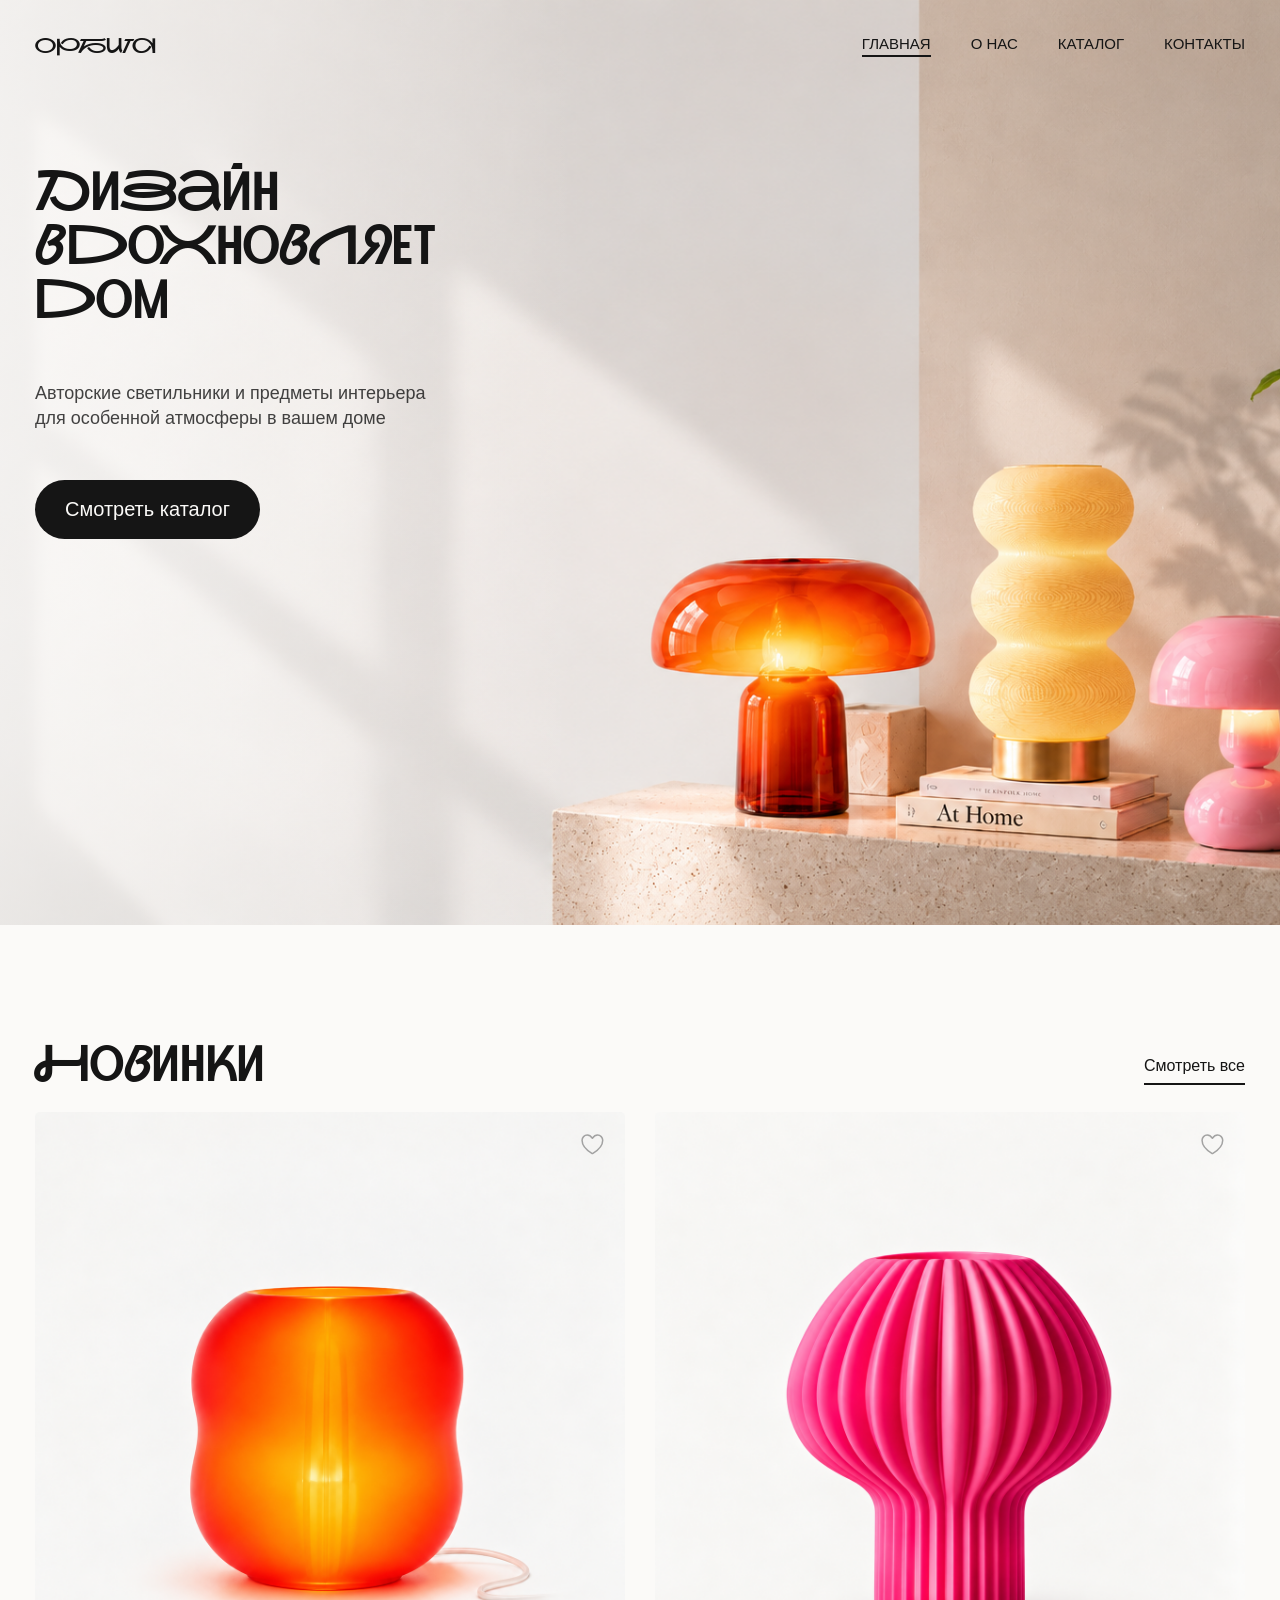
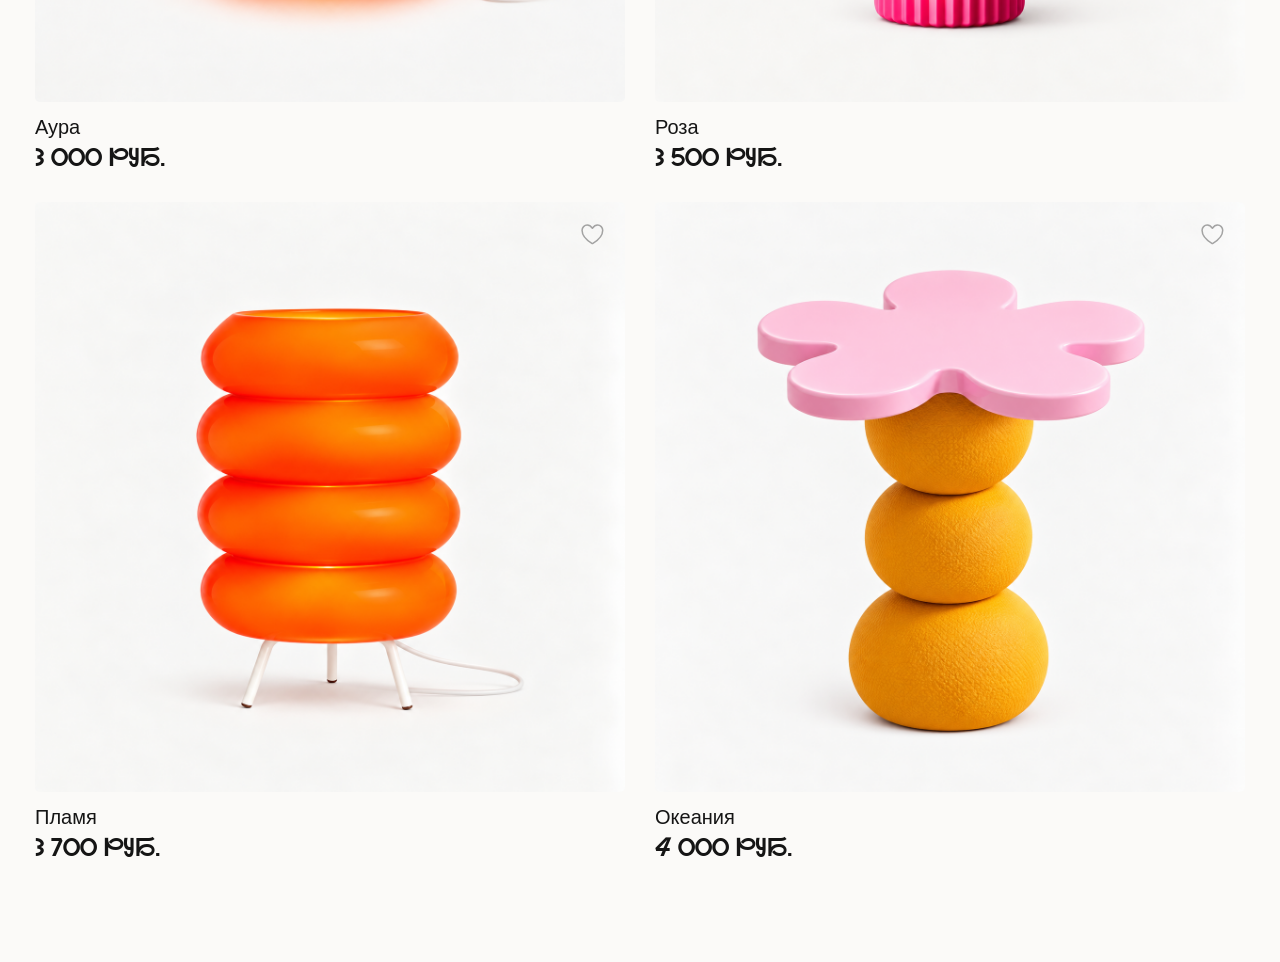
==== index.html @ 6c8d7694 "first commit" ====
<!DOCTYPE html>
<html lang="ru">
<head>
    <meta charset="UTF-8">
    <meta name="viewport" content="width=device-width, initial-scale=1.0">
    <link rel="stylesheet" href="./css/normalize.css">
    <link rel="stylesheet" href="./css/style.css">
    <link rel="stylesheet" href="./css/modal.css">
    <link rel="stylesheet" href="./css/footer.css">
    <link rel="stylesheet" href="./css/media.css">
    <title>ОРБИТА</title>
</head>
<body>
    <section class="hero">

        <header class="header">

            <a href="#" class="header-logo">
                Орбита
            </a>

            <button class="mobile-menu-toggle" type="button" aria-expanded="false" aria-controls="mobileNavigation" aria-label="Открыть меню">
                <span class="navbar-toggler-icon"></span>
            </button>

            <nav class="header-menu">
                <ul class="header-menu-list">
                    <li>
                        <a href="./index.html" class="header-menu-link title-small underlined">Главная</a>
                    </li>

                    <li>
                        <a href="./about.html" class="header-menu-link title-small">О нас</a>
                    </li>

                    <li>
                        <a href="./catalog.html" class="header-menu-link title-small">Каталог</a>
                    </li>

                    <li>
                        <a href="./contacts.html" class="header-menu-link title-small">Контакты</a>
                    </li>
                </ul>
            </nav>

            <div class="mobile-navigation" tabindex="-1" id="mobileNavigation" aria-labelledby="mobileNavigationLabel">
            <div class="mobile-navigation-header">
                <a href="./index.html" class="header-logo" id="mobileNavigationLabel">Орбита</a>
                <button type="button" class="btn-close"  aria-label="Закрыть меню"></button>
            </div>
            <div class="mobile-navigation-body">
                <nav aria-label="Мобильная навигация">
                    <ul class="mobile-navigation-list">
                        <li><a href="./index.html">Главная</a></li>
                        <li><a href="./about.html">О нас</a></li>
                        <li><a href="./catalog.html">Каталог</a></li>
                        <li><a href="./contacts.html">Контакты</a></li>
                    </ul>
                </nav>
            </div>
        </div>
    </header>

        <section class="banner">
            <div class="banner-body">
                <h1 class="banner-main-name">
                    Дизайн вдохновляет дом
                </h1>

                <p class="banner-description description">
                    Авторские светильники и предметы интерьера<br>
                    для особенной атмосферы в вашем доме
                </p>

                <button class="banner-button button" type="button">
                    Смотреть каталог
                </button>
            </div>
        </section>

    </section>

    <section class="new-products">

        <header class="new-products-header">
            <h2 class="new-products-title title">Новинки</h2>
            <a href="catalog.html" class="new-products-see-all underlined">Смотреть все</a>
        </header>

        <ul class="catalog-products-cards-list">
                <li
                    class="catalog-products-card card"

                    data-title="Аура"
                    data-price="3 000 руб."
                    data-category="Настольная лампа"
                    data-description="Авторский светильник для создания уютной атмосферы."

                    data-modal-main="./images/products_on_main_page/1.png"
                    data-modal-bottom="./images/modal/5.png"
                >
                    <img 
                        src="./images/products_on_main_page/1.png" 
                        alt="Оранжевая лампа"
                        class="catalog-products-card-image card-image">
                    <button class="to-heart-button"></button>
                    <div class="catalog-products-card-body card-body">
                        <p class="catalog-products-card-title card-title">Аура</p>
                        <p class="catalog-products-card-price small-acsent-title card-price">3 000 руб.</p>
                    </div>
                </li>

                <li 
                    class="catalog-products-card card"
                    
                    data-title="Роза" data-price="3 500 руб."
                    data-image="./images/products_on_main_page/2.png"
                    data-alt="Розовая лампа"
                    data-category="Настольная лампа"
                    data-description="Авторский светильник для создания уютной атмосферы в современном интерьере."
                    data-modal-main="./images/products_on_main_page/2.png"
                    data-modal-bottom="./images/modal/2.png">
                    <img 
                        src="./images/products_on_main_page/2.png" 
                        alt="Розовая лампа"
                        class="catalog-products-card-image card-image">
                    <button class="to-heart-button"></button>
                    <div class="catalog-products-card-body card-body">
                        <p class="catalog-products-card-title card-title">Роза</p>
                        <p class="catalog-products-card-price small-acsent-title card-price">3 500 руб.</p>
                    </div>
                </li>

                <li
                class="catalog-products-card card"
                data-title="Пламя" data-price="3 700 руб."
                data-image="./images/products_on_main_page/3.png"
                data-alt="Огненная лампа" data-category="Декоративная лампа"
                data-description="Авторский светильник для создания уютной атмосферы в современном интерьере."
                data-modal-main="./images/products_on_main_page/3.png"
                data-modal-bottom="./images/modal/3.png">
                    <img 
                        src="./images/products_on_main_page/3.png" 
                        alt="Огненная лампа"
                        class="catalog-products-card-image card-image">
                    <button class="to-heart-button"></button>
                    <div class="catalog-products-card-body card-body">
                        <p class="catalog-products-card-title card-title">Пламя</p>
                        <p class="catalog-products-card-price small-acsent-title card-price">3 700 руб.</p>
                    </div>
                </li>

                <li
                class="catalog-products-card card"
                data-title="Океания" data-price="4 000 руб."
                data-image="./images/products_on_main_page/4.png"
                data-alt="Лампа в виде океанского цветка"
                data-category="Настольная лампа"
                data-description="Авторский светильник для создания уютной атмосферы в современном интерьере."
                data-modal-main="./images/products_on_main_page/4.png"
                data-modal-bottom="./images/modal/4.png">
                    <img 
                        src="./images/products_on_main_page/4.png" 
                        alt="Лампа в виде океанского цветка"
                        class="catalog-products-card-image card-image">
                    <button class="to-heart-button"></button>
                    <div class="catalog-products-card-body card-body">
                        <p class="catalog-products-card-title card-title">Океания</p>
                        <p class="catalog-products-card-price small-acsent-title card-price">4 000 руб.</p>
                    </div>
                </li>
        </ul>

        <div class="modal" id="product-modal" aria-hidden="true">
            <div class="modal-overlay" data-modal-close></div>

            <div class="modal-window" role="dialog" aria-modal="true" aria-labelledby="modal-title">
                <button class="modal-close" type="button" aria-label="Закрыть" data-modal-close>×</button>

                <div class="modal-gallery">
                    <img class="modal-main-image" id="modal-main-image" src="" alt="">
                </div>

                <div class="modal-product">
                    <p class="modal-category" id="modal-category">ПОДВЕСНАЯ ЛАМПА</p>
                    <h2 class="modal-title" id="modal-title">Аура</h2>
                    <p class="modal-price" id="modal-price">3 000 руб.</p>

                    <div class="modal-divider"></div>

                    <p class="modal-description" id="modal-description"></p>

                    <div class="modal-buy-row">
                        <div class="modal-quantity" aria-label="Количество">
                            <button type="button" class="modal-quantity-button" id="modal-minus">−</button>
                            <span id="modal-quantity">1</span>
                            <button type="button" class="modal-quantity-button" id="modal-plus">+</button>
                        </div>

                        <button class="modal-button button" type="button">Добавить в корзину</button>

                    </div>

                    <div class="modal-accordions">
                        <button class="modal-accordion" type="button">
                            <span>Характеристики</span><span>+</span>
                        </button>
                        <div class="modal-accordion-content">
                            Материал, цвет и характеристики товара уточняются в описании.
                        </div>

                        <button class="modal-accordion" type="button">
                            <span>Размеры</span><span>+</span>
                        </button>
                        <div class="modal-accordion-content">
                            Размеры зависят от выбранной модели.
                        </div>

                        <button class="modal-accordion" type="button">
                            <span>Комплектация</span><span>+</span>
                        </button>
                        <div class="modal-accordion-content">
                            Светильник и необходимые элементы комплектации.
                        </div>

                        <button class="modal-accordion" type="button">
                            <span>Доставка и оплата</span><span>+</span>
                        </button>
                        <div class="modal-accordion-content">
                            Условия доставки и оплаты можно указать здесь.
                        </div>
                    </div>
                </div>

                <img class="modal-bottom-image" id="modal-bottom-image" src="" alt="">
            </div>
        </div>
        

    </section>
    <script src="./js/main.js"></script>
</body>
</html>
---- css/style.css ----
@font-face {
    font-family: 'NauryzRedKeds';
    src: url('../fonts/NauryzRedKeds.ttf') format('truetype');
    font-weight: normal;
    font-style: normal;
    font-display: swap;
}

:root {
    --color-light: #FBFAF8;
    --color-light-gray: #F1F2F0;
    --color-dark: #151515;
    --color-green: #BBC23F;

    --border-radius: 40px;

    --font-family-acsent: 'NauryzRedKeds', 'Arial', sans-serif;
    --font-family-base: 'Roboto', sans-serif;

    --padding-inline: 50px;
}

body {
    color: var(--color-dark);
    font-family: var(--font-family-base);
    font-weight: 300;
    font-size: 16px;
    line-height: 1.75;
    background-color: var(--color-light);
    overflow-x: hidden;
}

a {
    color: var(--color-dark);
    text-decoration: none;
}

.title {
    font-family: var(--font-family-acsent);
    font-size: clamp(45px, 3.9vw, 75px);
}

.title-small {
    font-size: 15px;
    text-transform: uppercase;

    transition:
        opacity 0.2s ease,
        transform 0.2s ease;
}

address {
    font-style: normal;
}

input {
    border: 1px solid var(--color-dark);
    border-radius: var(--border-radius);

    border-radius: var(--border-radius);
    padding: 12px 30px;

    color: var(--color-light);

    font-family: var(--font-family-base);
    font-size: 20px;
    background-color: transparent;
}

input:not(:last-child) {
    margin-bottom: 10px;
}

.description {
    width: 90%;

    opacity: 0.8;

    font-family: var(--font-family-base);
    font-size: clamp(18px, 1.3vw, 24px);
    line-height: 1.35;
}

.small-acsent-title {
    font-family: var(--font-family-acsent);
    font-size: 25px;
    line-height: 1;
}

.button,
.catalog-button {
    border-radius: var(--border-radius);
    padding: 12px 30px;
    font-family: var(--font-family-base);
    font-size: 20px;
    transition:
        transform 0.2s ease,
        opacity 0.2s ease;

    cursor: pointer;
}

.button {
    border: none;

    color: var(--color-light);

    background: var(--color-dark);
}

.catalog-button {
    border: 1px solid var(--color-light-gray);

    color: var(--color-dark);

    background: var(--color-light-gray);

    white-space: nowrap;
}

.button-toggle {
    background-color: var(--color-dark);
    color: var(--color-light);
}

.button:hover,
.catalog-button:hover {
    opacity: 0.9;
    transform: translateY(-2px);
}

.button:active,
.catalog-button:active {
    transform: translateY(0);
}

.hero {
    position: relative;
    min-height: 100svh;

    overflow: hidden;

    background-image: url('../images/main_background.png');
    background-repeat: no-repeat;
    background-position: bottom;
    background-size: cover;
}

.hero::before {
    content: "";

    position: absolute;
    inset: 0;

    background: linear-gradient(
        to right,
        rgba(251, 250, 248, 0.65) 0%,
        rgba(251, 250, 248, 0.30) 25%,
        transparent 45%
    );

    pointer-events: none;
}

.header {
    z-index: 100;
    display: flex;
    justify-content: space-between;
    margin-bottom: 20px;

    

    padding: 30px var(--padding-inline);

    text-transform: uppercase;
}

.header-logo {
    top: 50%;
    z-index: 20;
    font-family: var(--font-family-acsent);
    font-size: 20px;

    white-space: nowrap;
}

.header-menu {
    position: static;
}

.header-menu-list {
    display: flex;
    align-items: center;

    gap: 40px;
    white-space: nowrap;
}

.header-menu-link:hover {
    opacity: 0.5;
}

.header-menu-icons-list {
    display: flex;
    gap: 15px;
}

.banner {
    position: relative;
    z-index: 1;
}

.banner-body {
    position: relative;
    top: 20px;
    z-index: 1;

    display: flex;
    flex-direction: column;

    align-items: flex-start;
    gap: 50px;

    min-height: calc(100svh - 90px);

    padding: var(--padding-inline);
}

.banner-main-name {
    width: 90%;
    max-width: 26vw;

    font-family: var(--font-family-acsent);
    font-weight: normal;
    font-size: clamp(50px, 4.2vw, 80px);
    line-height: 1;
}

.banner-button {
    margin-bottom: 100px;
}

.hero:not(:last-child) {
    margin-bottom: 100px;
}

.new-products {
    padding-inline: var(--padding-inline);
}

.new-products-header {
    display: flex;
    justify-content: space-between;
    align-items: center;
}

.underlined {
    position: relative;
    padding-bottom: 5px;
}

.underlined::after {
    content: '';
    position: absolute;
    bottom: 0;
    left: 0;

    width: 100%;
    height: 2px;
    background-color: var(--color-dark);
}

.about-content-statistics-list {
    padding-bottom: 100px;
}

.card {
    position: relative;
}

.card:hover {
    cursor: pointer;
}

.card-image {
    border-radius: 5px;
}

.card-image:not(:last-child) {
    margin-bottom: 15px;
}

.card-body {
    display: flex;
    flex-direction: column;
    gap: 10px;
}

.card-title {
    font-size: 20px;
    line-height: 1;
}

.to-heart-button {
    position: absolute;
    top: 20px;

    right: 20px;

    width: 25px;

    background: url('../icons/heart.svg') center/contain no-repeat;
    aspect-ratio: 1;
    border: none;
    cursor: pointer;
}

.to-heart-button.checked {
    background: url('../icons/full-heart.svg') center/contain no-repeat;
}

.new::before {
    content: 'New';
    position: absolute;
    top: 20px;

    left: 20px;
    display: flex;
    justify-content: center;
    align-items: center;

    border-radius: var(--border-radius);

    padding: 2px 10px;
    opacity: 0.8;
    color: var(--color-light);
    text-transform: uppercase;

    background-color: var(--color-green);
}

.about-content,
.catalog-content,
.contacts-content {
    padding-top: 20px;
}

.about-content-images {
    display: flex;
    width: 100%;
    height: 500px;
}

.about-content-image {
    display: block;
    height: 100%;
    object-fit: cover;
}

.about-content-image:first-child {
    width: 65%;
}

.about-content-image:last-child {
    width: 35%;
}

.about-content-text,
.about-content-statistics-list {
    padding-inline: var(--padding-inline);
}

.content-box {
    display: grid;
    grid-template-columns: 2fr 2fr;
    align-items: center;
    gap: 80px;
    line-height: 1;
}

.content-box:not(:last-child) {
    margin-bottom: 40px;
}

.about-content-text:not(:last-child) {
    margin-bottom: 40px;
}

.page-title {
    font-family: var(--font-family-acsent);
    font-size: clamp(60px, 9vw, 172px);
    white-space: nowrap;
}

.about-content-statistics-list {
    display: flex;
    justify-content: space-between;
    gap: 30px;
    padding-top: 50px;
}

.about-content-statistics-item {
    display: flex;
    align-items: center;
    gap: 20px;
}

.about-content-statistics-text {
    font-size: 18px;
    line-height: 1.35;
}

.about-content-statistics-result {
    font-size: clamp(25px, 3vw, 58px);
}

.catalog-content {
    padding-inline: var(--padding-inline);
}

.catalog-buttons-list {
    display: flex;
    gap: 30px;
}

.catalog-header {
    position: relative;
    padding-bottom: 40px;
}

.catalog-header:not(:last-child)::after {
    content: '';
    position: absolute;
    bottom: 0;
    left: 0;
    width: 100%;
    height: 3px;
    background-color: var(--color-light-gray);
}

.catalog-products {
    padding-top: 40px;
}

.catalog-products-cards-list {
    display: grid;
    grid-template-columns: repeat(4, 1fr);
    gap: 40px;
    padding-bottom: 100px;
}

.catalog-filters {
    justify-content: space-between;
    padding-bottom: 40px;
}

.catalog-filters,
.catalog-filters-sort,
.catalog-filters-sort-item {
    display: flex;
}

.catalog-filters-sort-item {
    cursor: pointer;
}

.catalog-filters,
.catalog-filters-item,
.catalog-filters-sort-item {
    align-items: center;
}

.catalog-filters-list {
    display: flex;
    gap: 40px;
}

.catalog-filters-item {
    display: flex;
    gap: 15px;
}

.catalog-filters-item-name,
.catalog-filters-sort {
    font-size: 20px;
    line-height: 1;
}

.catalog-filters-item-name:hover {
    cursor: pointer;
}

.catalog-filters-sort-item {
    gap: 15px;
}

.catalog-filters-sort {
    align-items: center;
    gap: 40px;
}


.catalog-filters-item {
    position: relative;
}

.catalog-filter-trigger {
    display: flex;
    align-items: center;
    justify-content: space-between;
    gap: 20px;
    width: 100%;
    padding: 12px 0;
    border: none;
    background: transparent;
    color: inherit;
    font: inherit;
    font-size: 20px;
    text-align: left;
    cursor: pointer;
}

.filter-arrow {
    width: 10px;
    height: 10px;
    border-right: 2px solid currentColor;
    border-bottom: 2px solid currentColor;
    transform: rotate(45deg);
    transition: transform 0.2s ease;
    flex-shrink: 0;
}

.catalog-filters-item.is-open .filter-arrow {
    transform: rotate(225deg);
}

.catalog-filter-dropdown {
    display: none;
    position: absolute;
    top: 100%;
    left: 0;
    z-index: 10;
    min-width: 200px;
    padding: 16px;
    background: #fff;
    border: 1px solid #e5e5e5;
    box-shadow: 0 6px 18px rgb(0 0 0 / 8%);
}

.catalog-filters-item.is-open .catalog-filter-dropdown {
    display: flex;
    flex-direction: column;
    gap: 12px;
}

.catalog-filter-dropdown label {
    display: flex;
    align-items: center;
    font-size: 20px;
    gap: 8px;
    cursor: pointer;
    white-space: nowrap;
}

.catalog-filter-dropdown input[type="checkbox"] {
    accent-color: #333;
}

.price-dropdown label {
    justify-content: space-between;
}

.price-dropdown input[type="number"] {
    width: 90px;
    padding: 8px;
    border: 1px solid #ddd;
    font: inherit;
}

.price-min,
.price-max {
    color: var(--color-dark);
    padding-inline: 10px;
}

.catalog-products-card-body {
    transition: transform 0.3s ease, box-shadow 0.3s ease;
    cursor: pointer;
}

.catalog-products-card:hover {
    transform: translateY(-6px);
}

.catalog-products-card-image {
    transition: transform 0.4s ease;
}

.catalog-products-card:hover .catalog-products-card-image {
    transform: scale(1.04);
}

.catalog-products-card {
    overflow: hidden;
}

.contacts-content {
    padding-inline: var(--padding-inline);
}

.contacts-soc1als-list {
    display: flex;
    justify-content: space-between;
    align-items: center;
}

.contacts-soc1als-item {
    border-radius: 15px;
    padding: 10px 20px;
}

.contacts-soc1als-item-name {
    text-transform: uppercase;
    font-weight: 500;
}

.contacts-soc1als-schedule-item {
    display: flex;
    gap: 20px;
}

.contacts-form {
    padding: 60px 0 100px;
}

.contacts-form-wrapper {
    display: grid;
    grid-template-columns: 1fr 1fr;
    gap: 30px;

    width: 100%;
}

.contacts-form-image {
    display: block;

    width: 100%;
    height: 100%;
    min-height: 600px;

    border-radius: 30px;

    object-fit: cover;
}

.contacts-form-body {
    display: flex;
    flex-direction: column;

    width: 100%;
    box-sizing: border-box;

    border: 1px solid var(--color-light-gray);
    border-radius: 30px;
    padding: 35px;

    background-color: var(--color-light);
}

.contacts-form-title {
    margin: 0 0 5px;

    font-family: var(--font-family-base);
    font-size: clamp(40px, 5vw, 60px);
    font-weight: 400;
    line-height: 1.1;
}

.contacts-form-description {
    margin: 0 0 30px;

    color: rgba(21, 21, 21, 0.55);
    font-size: 16px;
    line-height: 1.35;
}

.contacts-form-input {
    width: 100%;
    min-height: 54px;
    box-sizing: border-box;

    border: 1px solid var(--color-light-gray);
    border-radius: 15px;
    padding: 14px 18px;

    color: var(--color-dark);
    font-family: var(--font-family-base);
    font-size: 16px;
    font-weight: 300;

    background-color: transparent;
    outline: none;

    transition:
        border-color 0.2s ease,
        background-color 0.2s ease;
}

.contacts-form-input:not(:last-child) {
    margin-bottom: 15px;
}

.contacts-form-input::placeholder {
    color: rgba(21, 21, 21, 0.45);
}

.contacts-form-input:focus {
    border-color: rgba(21, 21, 21, 0.35);
}

.contacts-form select {
    appearance: none;

    background-image: url("data:image/svg+xml,%3Csvg xmlns='http://www.w3.org/2000/svg' width='16' height='16' viewBox='0 0 16 16' fill='none'%3E%3Cpath d='M4 6L8 10L12 6' stroke='%23151515' stroke-width='1.5' stroke-linecap='round' stroke-linejoin='round'/%3E%3C/svg%3E");
    background-repeat: no-repeat;
    background-position: right 18px center;
    padding-right: 45px;
}

.contacts-form-textarea {
    min-height: 155px;
    resize: vertical;
}

.contacts-form-button {
    display: flex;
    justify-content: center;
    align-items: center;
    gap: 20px;

    width: 100%;
    margin-top: 15px;
    padding: 15px 25px;

    font-size: 16px;
}

.contacts-form-button span {
    font-size: 24px;
    line-height: 1;
}

.contacts-form-policy {
    margin: 20px 0 0;

    color: rgba(21, 21, 21, 0.5);
    font-size: 13px;
    line-height: 1.4;
    text-align: center;
}


.catalog-products-cards-list {
    padding-left: 0;
    margin-bottom: 0;
    list-style: none;
}

.catalog-products-cards-list > .card,
.new-products-cards-list > .card {
    border: 0;
    border-radius: 0;
    background: transparent;
    box-shadow: none;
}

.catalog-products-card-body {
    padding: 0;
}

/* ORBITA catalogue filters, configurator and contacts refresh */
.catalog-layout{display:grid;grid-template-columns:245px minmax(0,1fr);gap:30px;align-items:start}
.catalog-sidebar{border-right:1px solid #e9e6e2;padding:0 24px 20px 0;position:relative}
.filter-heading{display:flex;align-items:center;justify-content:space-between;padding-bottom:14px;border-bottom:1px solid #e9e6e2}
.filter-heading h2,.filter-group h3,.filter-select-group>label{font-size:15px;font-weight:600;margin:0}
.filter-reset{border:0;background:none;text-decoration:underline;font-size:12px;cursor:pointer;color:#777}
.filter-group{padding:14px 0;border-bottom:1px solid #e9e6e2}
.filter-group h3{margin-bottom:12px}
.color-options{display:grid;grid-template-columns:repeat(5,25px);gap:10px 9px}
.color-option{position:relative;cursor:pointer}.color-option input{position:absolute;opacity:0;inset:0;width:25px;height:25px;margin:0;cursor:pointer}.color-option span{display:block;width:22px;height:22px;border-radius:50%;background:var(--swatch);border:1px solid #dedbd6;box-shadow:0 1px 3px #0001}.color-option input:checked+span{outline:2px solid #171717;outline-offset:3px}.color-option b{position:absolute;width:1px;height:1px;overflow:hidden;clip:rect(0,0,0,0)}
.filter-checks{display:grid;gap:7px}.filter-checks label{display:flex;align-items:center;gap:8px;font-size:13px;cursor:pointer}.filter-checks input{accent-color:#f29a56;width:14px;height:14px;margin:0}.filter-checks small{color:#888}
.shape-options{display:flex;align-items:center;gap:17px}.shape-options label{width:27px;height:30px;display:grid;place-items:center;cursor:pointer}.shape-options input{position:absolute;opacity:0}.shape-options label:has(input:checked){background:#fbe9e2;border-radius:7px}.shape-options span{display:block;border:2px solid #969b9a;width:15px;height:15px}.shape-diamond{transform:rotate(45deg)}.shape-dome{border-radius:10px 10px 3px 3px!important}.shape-arch{border-radius:10px 10px 2px 2px!important;height:19px!important}.shape-stack{border-radius:5px;width:20px!important;height:18px!important;border-top:5px double #969b9a!important;border-bottom:5px double #969b9a!important}
.filter-select-group{display:flex;align-items:center;justify-content:space-between;gap:8px}.filter-select-group select{max-width:130px;border:0;background:transparent;color:#777;font:inherit;font-size:12px;text-align:right;outline-offset:4px}.price-inputs{display:flex;gap:8px}.price-inputs label{display:flex;align-items:center;gap:4px;border:1px solid #e5e1dc;border-radius:20px;padding:5px 8px;color:#888;font-size:11px}.price-inputs input{width:65px;min-width:0;border:0;background:transparent;padding:0;color:#222;font:inherit;outline:none}.price-range{display:flex;gap:0;margin:12px 2px 0}.price-range input{width:50%;height:4px;margin:0;accent-color:#e88c62;cursor:pointer}
.catalog-results{min-width:0}.catalog-toolbar{display:grid;grid-template-columns:minmax(0,1fr) auto;gap:12px;align-items:center;margin-bottom:15px}.find-lamp-banner{display:flex;align-items:center;gap:15px;text-align:left;padding:11px 17px;border:0;border-radius:22px;background:linear-gradient(100deg,#fff1ed,#fbe4df);cursor:pointer;color:#171717}.find-lamp-banner strong,.find-lamp-banner small{display:block}.find-lamp-banner strong{font-size:14px}.find-lamp-banner small{font-size:11px;color:#777}.find-lamp-star{font-size:30px;color:#ef9b68}.find-lamp-arrow{margin-left:auto;background:#f5a16f;color:white;border-radius:50%;width:28px;height:28px;display:grid;place-items:center}.compare-button,.mobile-filter-button{border:1px solid #dcd8d3;border-radius:22px;background:transparent;padding:9px 13px;font-size:12px;cursor:pointer;white-space:nowrap}.mobile-filter-button{display:none}.catalog-results-heading{display:flex;justify-content:space-between;align-items:center;margin:12px 0 18px;font-size:14px}.catalog-results-heading p{margin:0}.catalog-results-heading p span{color:#999}.catalog-results-heading label{font-size:12px;color:#777}.catalog-results-heading select{border:0;background:transparent;font:inherit;color:#333;cursor:pointer}
.catalog-products-cards-list{grid-template-columns:repeat(4,minmax(0,1fr));gap:24px}.catalog-products-card{position:relative;cursor:pointer}.catalog-products-card[hidden]{display:none!important}.compare-card-button{position:absolute;left:10px;bottom:62px;border:1px solid #ddd;border-radius:20px;background:#fff;padding:5px 9px;font-size:10px;opacity:0;transition:opacity .2s;cursor:pointer}.catalog-products-card:hover .compare-card-button,.compare-card-button.is-selected{opacity:1}.compare-card-button.is-selected{background:#171717;color:#fff}.no-products{padding:35px;text-align:center;color:#777;background:#f8f6f3;border-radius:18px}
.lamp-builder{display:grid;grid-template-columns:.85fr 1.15fr;gap:25px;align-items:center;margin:10px 0 70px;padding:25px 30px;border-radius:22px;background:linear-gradient(105deg,#fff0ed,#fbe4df)}.builder-visual{min-height:190px;display:grid;place-items:center;overflow:hidden}.builder-lamps{position:relative;width:100%;height:200px;display:grid;place-items:center}.builder-lamps img{position:relative;z-index:1;width:min(80%,230px);height:190px;object-fit:contain;filter:drop-shadow(0 12px 10px #9c6b4430);transition:filter .2s,transform .2s}.builder-glow{position:absolute;width:125px;height:125px;border-radius:50%;background:#ffb16c;filter:blur(40px);opacity:.28}.builder-eyebrow{font-size:10px;letter-spacing:.15em;color:#a56f58;margin:0 0 8px}.builder-content h2{font-size:clamp(22px,2.5vw,32px);font-weight:500;line-height:1.1;margin:0 0 8px}.builder-content>p:not(.builder-eyebrow):not(.builder-feedback){font-size:13px;color:#666;max-width:460px;margin:0 0 16px;line-height:1.5}.builder-controls{display:grid;grid-template-columns:repeat(3,minmax(0,1fr));gap:10px}.builder-controls label,.quiz-dialog form>label{display:grid;gap:5px;font-size:11px;color:#777}.builder-controls select,.quiz-dialog select{width:100%;padding:9px 10px;border:1px solid #e5d9d4;border-radius:10px;background:#fff;color:#222;font:inherit;font-size:12px}.builder-bottom{display:flex;align-items:center;justify-content:space-between;gap:12px;margin-top:16px}.builder-bottom strong{font-size:12px}.builder-bottom .button{padding:11px 17px;font-size:12px}.builder-feedback{font-size:12px;color:#61733a;min-height:16px;margin:8px 0 0}
.catalog-quiz,.compare-modal{position:fixed;inset:0;z-index:999;display:none;place-items:center;padding:18px}.catalog-quiz.is-open,.compare-modal.is-open{display:grid}.quiz-backdrop,.compare-backdrop{position:absolute;inset:0;background:#0007}.quiz-dialog,.compare-dialog{position:relative;z-index:1;width:min(480px,100%);max-height:90vh;overflow:auto;padding:30px;border-radius:20px;background:#fbfaf8;box-shadow:0 20px 60px #0002}.quiz-close{position:absolute;right:16px;top:10px;border:0;background:none;font-size:28px;cursor:pointer}.quiz-dialog h2,.compare-dialog h2{font-size:28px;font-weight:500;margin:0 0 18px}.quiz-dialog form{display:grid;gap:14px}.quiz-dialog form .button{padding:13px;font-size:13px}.compare-dialog{width:min(760px,100%)}#compareTable{overflow-x:auto}#compareTable table{width:100%;border-collapse:collapse;font-size:13px}#compareTable th,#compareTable td{padding:12px;border-bottom:1px solid #e5e1dc;text-align:left}
/* Contacts page */
.contacts-redesign{padding-top:10px}.contacts-intro{display:grid;grid-template-columns:1fr .85fr;align-items:center;gap:30px;margin-bottom:28px}.contacts-intro .page-title{margin:0}.contacts-intro .description{font-size:17px;max-width:440px;margin:0}.contacts-location-grid{display:grid;grid-template-columns:1fr 1.25fr .85fr;gap:12px;min-height:215px}.contacts-info-card,.contacts-map,.contacts-interior,.contacts-message-card,.contacts-faq-card{border:1px solid #eee9e4;border-radius:17px;background:#fffdfb;overflow:hidden}.contacts-info-card{padding:18px;display:flex;flex-direction:column;justify-content:space-between;gap:13px}.contact-line{display:flex;align-items:flex-start;gap:12px;color:inherit}.contact-icon{width:24px;height:24px;flex:0 0 24px;border:1px solid #d9d5d0;border-radius:50%;display:grid;place-items:center;font-size:15px}.contact-line strong,.contact-socials strong{font-size:12px;font-weight:600}.contact-line p,.contact-line small{display:block;margin:0;font-size:11px;line-height:1.35;color:#555}.contact-line small{color:#888}.contact-socials>div{display:flex;gap:8px;margin-top:7px}.contact-socials a{width:27px;height:27px;border:1px solid #d8d4cf;border-radius:50%;display:grid;place-items:center;font-size:11px;font-weight:600}.contacts-map{position:relative;min-height:215px;background-color:#f2f0e9;background-image:linear-gradient(28deg,transparent 46%,#fff 47%,#fff 50%,transparent 51%),linear-gradient(105deg,transparent 43%,#fff 44%,#fff 47%,transparent 48%),linear-gradient(160deg,transparent 60%,#fff 61%,#fff 64%,transparent 65%);background-size:120px 100px,150px 130px,180px 110px}.contacts-map:before,.contacts-map:after{content:"";position:absolute;background:#dce9d7;border-radius:50%;opacity:.8}.contacts-map:before{width:80px;height:35px;left:12%;top:18%}.contacts-map:after{width:95px;height:40px;right:8%;bottom:12%}.map-road{position:absolute;background:#fff;border:1px solid #e5e0d6;height:9px;width:120%;left:-10%;top:50%;transform:rotate(-25deg)}.road-two{top:25%;transform:rotate(38deg)}.road-three{top:78%;transform:rotate(5deg)}.map-marker{position:absolute;z-index:2;left:50%;top:48%;transform:translate(-50%,-50%);display:flex;align-items:center;gap:8px;background:white;border-radius:20px;padding:7px 12px;box-shadow:0 3px 12px #0002;white-space:nowrap;font-size:11px}.map-marker span{color:#d12e23;font-size:20px}.contacts-interior{position:relative;min-height:215px}.contacts-interior img{width:100%;height:100%;min-height:215px;object-fit:cover}.contacts-interior>a{position:absolute;left:10px;right:10px;bottom:12px;background:#fff;border-radius:20px;padding:9px 12px;text-align:center;font-size:11px;font-weight:600}.contacts-interior>a span{margin-left:8px}.contacts-help-grid{display:grid;grid-template-columns:1fr 1fr;gap:14px;margin-top:18px}.contacts-message-card,.contacts-faq-card{padding:20px}.contacts-message-card h2,.contacts-faq-card h2{font-size:19px;font-weight:500;margin:0 0 14px}.contacts-form-row{display:grid;grid-template-columns:1fr 1fr;gap:9px}.contacts-message-card input,.contacts-message-card select,.contacts-message-card textarea{width:100%;margin:0 0 9px;padding:10px 12px;border:1px solid #e6e1dc;border-radius:10px;background:transparent;color:#222;font:inherit;font-size:12px;outline-color:#e7a17d}.contacts-message-card textarea{height:72px;resize:vertical}.contacts-message-card .button{font-size:11px;padding:10px 16px}.form-feedback{font-size:11px;color:#637b37;margin:6px 0 0;min-height:14px}.faq-item{border:1px solid #e8e3de;border-radius:12px;margin-top:7px;overflow:hidden}.faq-item button{width:100%;display:flex;justify-content:space-between;align-items:center;border:0;background:transparent;padding:9px 12px;text-align:left;font:inherit;font-size:12px;cursor:pointer}.faq-item button span{font-size:17px;transition:transform .2s}.faq-item p{display:none;padding:0 12px 11px;margin:0;font-size:11px;line-height:1.5;color:#777}.faq-item.is-open p{display:block}.faq-item.is-open button span{transform:rotate(45deg)}.contacts-consult{position:relative;display:flex;align-items:center;gap:18px;overflow:hidden;margin:18px 0 50px;padding:18px 25px;border-radius:17px;background:#fbe9e5}.consult-icon{width:45px;height:45px;border:1px solid #d8bdb3;border-radius:50%;display:grid;place-items:center;font-size:22px;flex:0 0 auto}.contacts-consult h2{font-size:15px;margin:0 0 3px;font-weight:600}.contacts-consult p{font-size:11px;color:#777;margin:0}.contacts-consult .button{margin-left:auto;z-index:1;padding:10px 16px;font-size:11px;white-space:nowrap}.contacts-consult>img{width:100px;height:85px;object-fit:contain;align-self:flex-end;margin:-15px -15px -18px 0}
/* A lightweight responsive navigation; no framework required */
.mobile-menu-toggle{display:none;border:1px solid #ddd;border-radius:50%;width:40px;height:40px;background:transparent;font-size:20px;cursor:pointer}.mobile-menu-toggle:before{content:"☰"}.mobile-navigation{display:none;position:absolute;top:70px;left:15px;right:15px;z-index:500;background:#fbfaf8;border:1px solid #e8e3de;border-radius:16px;padding:18px;box-shadow:0 12px 30px #0001}.mobile-navigation.is-open{display:block}.mobile-navigation-header{display:flex;justify-content:space-between;align-items:center}.mobile-navigation-body{padding-top:12px}.mobile-navigation-list{display:grid;gap:12px}.mobile-navigation-list a{display:block;padding:8px 0;font-size:14px}
@media(max-width:1050px){.catalog-layout{grid-template-columns:220px minmax(0,1fr);gap:20px}.catalog-products-cards-list{grid-template-columns:repeat(2,minmax(0,1fr))}.contacts-location-grid{grid-template-columns:1fr 1.2fr}.contacts-interior{display:none}}
@media(max-width:760px){.catalog-layout{grid-template-columns:1fr}.catalog-sidebar{display:none;position:fixed;z-index:1000;inset:12px 12px 12px auto;width:min(340px,calc(100vw - 24px));overflow:auto;padding:20px;background:#fbfaf8;border:1px solid #e7e1dc;border-radius:18px;box-shadow:0 10px 50px #0003}.catalog-sidebar.is-open{display:block}.mobile-filter-button{display:block}.catalog-toolbar{grid-template-columns:auto minmax(0,1fr) auto}.find-lamp-banner{padding:9px 10px;gap:8px}.find-lamp-banner strong{font-size:11px}.find-lamp-banner small{font-size:9px}.find-lamp-star{font-size:22px}.compare-button{font-size:0;padding:10px}.compare-button span{font-size:11px}.catalog-products-cards-list{gap:16px}.compare-card-button{opacity:1;bottom:55px}.lamp-builder{grid-template-columns:1fr;padding:18px;margin-bottom:45px}.builder-visual{min-height:135px}.builder-lamps{height:140px}.builder-lamps img{height:140px}.builder-bottom{align-items:flex-start;flex-direction:column}.contacts-intro{grid-template-columns:1fr;gap:8px}.contacts-intro .description{font-size:14px}.contacts-location-grid{grid-template-columns:1fr}.contacts-map{min-height:190px}.contacts-interior{display:block;min-height:190px}.contacts-interior img{min-height:190px;max-height:220px}.contacts-help-grid{grid-template-columns:1fr}.contacts-consult{flex-wrap:wrap;padding:16px}.contacts-consult .button{margin-left:0}.contacts-consult>img{width:65px;height:65px;margin-left:auto}.header{position:relative}.header-menu{display:none}.mobile-menu-toggle{display:block}.header-menu-icons{margin-left:auto}}
@media(max-width:480px){.catalog-toolbar{grid-template-columns:auto 1fr}.compare-button{grid-column:1/-1;justify-self:end}.catalog-results-heading{align-items:flex-start;gap:10px;flex-direction:column}.catalog-products-cards-list{grid-template-columns:repeat(2,minmax(0,1fr));gap:12px}.catalog-products-card-title{font-size:13px}.catalog-products-card-price{font-size:13px}.builder-controls{grid-template-columns:1fr}.builder-content h2{font-size:24px}.contacts-form-row{grid-template-columns:1fr}.contacts-message-card,.contacts-faq-card{padding:15px}.contacts-intro .page-title{font-size:52px}}
---- css/modal.css ----
.modal {
    position: fixed;
    inset: 0;
    z-index: 100;
    display: flex;
    align-items: center;
    justify-content: center;
    padding: 24px;
    opacity: 0;
    visibility: hidden;
    pointer-events: none;
    transition: opacity .25s ease, visibility .25s ease;
}

.modal.is-open {
    opacity: 1;
    visibility: visible;
    pointer-events: auto;
}

.modal-overlay {
    position: absolute;
    inset: 0;
    background: rgba(21, 21, 21, .38);
    backdrop-filter: blur(3px);
}

.modal-window {
    position: relative;
    z-index: 1;

    display: grid;
    grid-template-columns: minmax(0, 1.35fr) minmax(360px, .95fr);
    grid-template-rows: auto auto;

    width: min(1180px, 100%);
    max-height: min(850px, calc(100svh - 48px));

    overflow: auto;

    background: var(--color-light);
    border-radius: 8px;

    box-shadow: 0 24px 80px rgba(0, 0, 0, .18);
}

.modal-close {
    position: absolute;
    top: 14px;
    right: 18px;
    z-index: 5;
    width: 40px;
    height: 40px;
    border: 0;
    background: transparent;
    font: 32px/1 Arial, sans-serif;
    cursor: pointer;
}

.modal-gallery {
    display: flex;
    align-items: center;
    justify-content: center;
    height: 600px;
    padding-block: 24px;
}

.modal-main-image {
    display: block;
    width: 90%;
    height: auto;
    background: var(--color-light);
}

.modal-bottom-image {
    grid-column: 1 / -1;

    display: block;

    width: 100%;
    height: auto;

    object-fit: cover;
}

.modal-product {
    padding: 30px 48px 34px 18px;
    overflow: auto;
}

.modal-category {
    margin: 0 0 4px;
    color: #aaa;
    font: 14px/1.2 Arial, sans-serif;
    text-transform: uppercase;
}

.modal-title {
    margin: 0;
    font-family: var(--font-family-acsent, 'NauryzRedKeds', Arial, sans-serif);
    font-size: clamp(52px, 5vw, 76px);
    line-height: .95;
    font-weight: 400;
}

.modal-price {
    margin: 8px 0 14px;
    font: 32px/1.1 Arial, sans-serif;
}

.modal-divider {
    height: 1px;
    background: #d7d7d3;
    margin-bottom: 16px;
}

.modal-description {
    max-width: 560px;
    margin: 0 0 26px;
    color: #888;
    font: 15px/1.45 Arial, sans-serif;
}

.modal-buy-row {
    display: flex;
    flex-direction: column;
    gap: 14px;
    align-items: flex-start;
    margin-bottom: 24px;
}

.modal-quantity {
    display: grid;
    grid-template-columns: 32px 28px 32px;
    align-items: center;
    justify-items: center;
    min-height: 50px;
    border: 1px solid #ddd;
}

.modal-quantity-button,
.modal-favorite {
    border: 0;
    background: transparent;
    cursor: pointer;
}

.modal-quantity-button {
    width: 32px;
    height: 48px;
    font-size: 18px;
}

#modal-quantity {
    font: 15px/1 Arial, sans-serif;
}

.modal-favorite.is-active {
    color: var(--color-green, #BBC23F);
}

.modal-accordion {
    display: flex;
    justify-content: space-between;
    align-items: center;
    width: 100%;
    min-height: 58px;
    padding: 0;
    border: 0;
    border-top: 1px solid #ddd;
    background: transparent;
    color: #666;
    font: 15px Arial, sans-serif;
    text-align: left;
    cursor: pointer;
}

.modal-accordion:last-of-type {
    border-bottom: 1px solid #ddd;
}

.modal-accordion-content {
    display: none;
    padding: 0 0 18px;
    color: #999;
    font: 14px/1.45 Arial, sans-serif;
}

.modal-accordion.is-open + .modal-accordion-content {
    display: block;
}

.modal-accordion.is-open > span:last-child {
    transform: rotate(45deg);
}
---- css/footer.css ----
.footer {
    padding-bottom: 50px;
}

.footer-body {
    display: grid;
    grid-template-columns: repeat(3, 1fr);
    padding-inline: var(--padding-inline);
    
}

.footer-contacts-title {
    text-transform: uppercase;
}

.footer-soc1als-list {
    display: flex;
    gap: 20px;
}

.footer-schedule-item {
    display: flex;
    gap: 40px;
}

.footer .title-small:not(:last-child) {
    margin-bottom: 20px;
}

.footer-contacts-list:not(:last-child) {
    margin-bottom: 20px;
}
---- css/media.css ----
@media (max-width: 1316px) {
    :root {
        --padding-inline: 35px;
    }

    .new-products-cards-list,
    .catalog-products-cards-list {
        grid-template-columns: repeat(2, minmax(0, 1fr));
        gap: 30px;
    }

    .catalog-buttons-list {
        flex-wrap: wrap;
        gap: 15px;
    }

    .catalog-products-cards-list {
        gap: 30px;
    }

    .footer-body {
        gap: 40px 30px;
    }
}

@media (max-width: 1100px) {
    .header {
        flex-wrap: wrap;
        align-items: center;
        gap: 18px 25px;
    }

    .header-menu {
        order: 3;
        width: 100%;
    }

    .header-menu-list {
        justify-content: center;
        flex-wrap: wrap;
        gap: 12px 25px;
    }

    .content-box {
        grid-template-columns: 1fr 1fr;
        gap: 40px;
    }

    .about-content-image:first-child,
    .about-content-image:last-child {
        height: 100%;
        width: auto;
    }

    .catalog-filters {
        gap: 25px;
    }

    .catalog-filters-list {
        flex-wrap: wrap;
        gap: 20px 30px;
    }

    .catalog-filters-sort {
        gap: 20px;
    }
}

@media (max-width: 950px) {
    :root {
        --padding-inline: 25px;
    }

    .header {
        padding: 20px var(--padding-inline);
    }

    .header-menu-list {
        gap: 10px 20px;
    }

    .header-menu-icons-list {
        gap: 12px;
    }

    .hero {
        min-height: 100svh;
        background-position: center bottom;
        background-size: cover;
    }

    .hero::before {
        background: linear-gradient(
            to bottom,
            rgba(251, 250, 248, 0.82) 0%,
            rgba(251, 250, 248, 0.45) 38%,
            rgba(251, 250, 248, 0.05) 72%,
            transparent 100%
        );
    }

    .banner-body {
        top: 0;
        align-items: center;
        gap: 35px;
        min-height: calc(100svh - 130px);
        text-align: center;
        margin-top: -20px;
    }

    .banner-main-name {
        width: 100%;
        max-width: 650px;
    }

    .banner-description {
        width: min(90%, 600px);
        max-width: none;
    }

    .new-products,
    .catalog-content,
    .contacts-content {
        padding-inline: var(--padding-inline);
    }

    .new-products-header {
        gap: 20px;
    }

    .content-box {
        grid-template-columns: 1fr;
        gap: 25px;
    }

    .page-title {
        font-size: clamp(60px, 14vw, 130px);
        white-space: normal;
    }

    .description {
        width: 100%;
    }

    .about-content-statistics-list {
        padding-top: 35px;
        padding-bottom: 70px;
    }

    .about-content-statistics-item {
        flex: 1 1 calc(50% - 30px);
    }

    .catalog-buttons-list {
        gap: 12px;
    }

    .catalog-button {
        padding: 10px 22px;
        font-size: 17px;
    }

    .catalog-filters {
        flex-direction: column;
        align-items: stretch;
        gap: 25px;
    }

    .catalog-filters-list {
        gap: 15px 25px;
    }

    .catalog-filters-sort {
        justify-content: space-between;
    }

    .catalog-products {
        padding-top: 30px;
    }

    .catalog-products-cards-list {
        grid-template-columns: repeat(2, minmax(0, 1fr));
        gap: 25px;
        padding-bottom: 70px;
    }

    .contacts-soc1als-list {
        flex-wrap: wrap;
        justify-content: flex-start;
        gap: 15px;
    }

    .contacts-soc1als-item {
        flex: 1 1 calc(50% - 15px);
        min-width: 220px;
    }

    .contacts-form {
        padding: 45px 0 70px;
    }

    .contacts-form-wrapper {
        grid-template-columns: 1fr;
        gap: 20px;
    }

    .contacts-form-image {
        min-height: 400px;
        max-height: 500px;
    }

    .contacts-form-body {
        padding: 30px;
    }

    .footer-body {
        grid-template-columns: 1fr 1fr;
    }

    .footer-form {
        grid-column: 1 / -1;
    }

    
    .modal {
        padding: 16px;
    }

    .modal-window {
        grid-template-columns: 1fr;
        width: min(720px, 100%);
        max-height: calc(100svh - 32px);
        overflow-y: auto;
    }

    .modal-gallery {
        height: min(55svh, 500px);
        padding: 20px;
    }

    .modal-main-image {
        width: min(90%, 500px);
        max-height: 100%;
        object-fit: contain;
    }

    .modal-product {
        padding: 25px 30px 35px;
        overflow: visible;
    }

    .modal-bottom-image {
        max-height: 300px;
        object-fit: cover;
    }
}

@media (max-width: 600px) {
    :root {
        --padding-inline: 20px;
        --border-radius: 28px;
    }

    body {
        font-size: 15px;
        overflow-x: hidden;
    }

    .header {
        padding: 15px var(--padding-inline);
        gap: 15px;
    }

    .header-logo {
        font-size: 20px;
    }

    .header-menu {
        width: 100%;
        z-index: 100;
    }

    .header-menu-list {
        justify-content: flex-start;
        gap: 10px 18px;
    }

    .header-menu-link {
        font-size: 13px;
    }

    .header-menu-icons-list {
        gap: 10px;
        display: none;
    }

    .header-menu-icons-link svg {
        width: 21px;
        height: 21px;
    }

    .hero {
        min-height: 100svh;
        background-position: 65% center;
    }

    .hero::before {
        background: linear-gradient(
            to bottom,
            rgba(251, 250, 248, 0.86) 0%,
            rgba(251, 250, 248, 0.55) 35%,
            rgba(251, 250, 248, 0.10) 68%,
            transparent 100%
        );
    }

    .banner-body {
        gap: 20px;
        display: flex;
        flex-direction: column;
        min-height: calc(100svh - 135px);
    }

    .banner-main-name {
        width: 100%;
        max-width: 500px;
        line-height: .95;
    }

    .banner-description {
        width: 100%;
        max-width: 400px;
        display: none;
        line-height: 1.4;
    }

    .hero:not(:last-child) {
        margin-bottom: 60px;
    }

    .new-products,
    .catalog-content,
    .contacts-content {
        padding-inline: var(--padding-inline);
    }

    .new-products-header {
        gap: 15px;
    }

    .new-products-title {
        font-size: 42px;
    }

    .new-products-see-all {
        font-size: 13px;
    }

    .new-products-cards-list,
    .catalog-products-cards-list {
        grid-template-columns: 1fr;
        gap: 30px;
    }

    .catalog-products-cards-list {
        display: grid;
    }

    .card-title {
        font-size: 18px;
    }

    .card::after {
        top: 15px;
        right: 15px;
        width: 22px;
    }

    .new::before {
        top: 15px;
        left: 15px;
    }

    
    .about-content,
    .catalog-content,
    .contacts-content {
        padding-top: 10px;
    }

    .about-content-images {
        flex-direction: column;
        height: auto;
    }

    .about-content-image:first-child,
    .about-content-image:last-child {
        width: 100%;
        height: auto;
        min-height: 220px;
        max-height: 340px;
    }

    .about-content-text,
    .about-content-statistics-list {
        padding-inline: var(--padding-inline);
    }

    .content-box {
        gap: 20px;
    }

    .content-box:not(:last-child),
    .about-content-text:not(:last-child) {
        margin-bottom: 30px;
    }

    .page-title {
        font-size: clamp(54px, 17vw, 90px);
        line-height: .9;
    }

    .description {
        font-size: 17px;
        line-height: 1.4;
    }

    .about-content-statistics-list {
        display: flex;
        flex-direction: column;
        align-items: center;
        gap: 50px;
        padding-block: 60px;
    }

    .about-content-statistics-item {
        min-width: 0;
        gap: 10px;
    }

    .about-content-statistics-result {
        font-size: clamp(28px, 9vw, 48px);
    }

    .about-content-statistics-text {
        font-size: 14px;
        line-height: 1.25;
    }

    
    .catalog-header {
        padding-bottom: 30px;
    }

    .catalog-buttons-list {
        display: flex;
        flex-wrap: nowrap;
        overflow-x: auto;
        gap: 10px;
        margin-inline: calc(var(--padding-inline) * -1);
        padding-inline: var(--padding-inline);
        padding-bottom: 5px;
        scrollbar-width: none;
    }

    .catalog-buttons-list::-webkit-scrollbar {
        display: none;
    }

    .catalog-button {
        flex: 0 0 auto;
        padding: 9px 18px;
        font-size: 15px;
    }

    .catalog-filters {
        gap: 20px;
        padding-bottom: 25px;
    }

    .catalog-filters-list {
        display: grid;
        grid-template-columns: 1fr 1fr;
        gap: 15px;
    }

    .catalog-filters-item {
        justify-content: space-between;
        gap: 10px;
    }

    .catalog-filters-item-name,
    .catalog-filters-sort {
        font-size: 16px;
    }

    .catalog-filters-sort {
        width: 100%;
        gap: 15px;
    }

    .catalog-filters-sort-name,
    .catalog-filters-sort-item-name {
        font-size: 14px;
    }

    .catalog-products {
        padding-top: 25px;
    }

    .catalog-products-cards-list {
        padding-bottom: 60px;
    }

    
    .contacts-soc1als-list {
        display: grid;
        grid-template-columns: 1fr;
        gap: 10px;
    }

    .contacts-soc1als-item {
        min-width: 0;
        padding: 12px 15px;
    }

    .contacts-soc1als-item-name {
        font-size: 14px;
    }

    .contacts-soc1als-item-content,
    .contacts-soc1als-schedule-item {
        font-size: 14px;
    }

    .contacts-form {
        padding: 35px 0 60px;
    }

    .contacts-form-wrapper {
        gap: 15px;
    }

    .contacts-form-image {
        min-height: 280px;
        max-height: 380px;
        border-radius: 25px;
    }

    .contacts-form-body {
        border-radius: 25px;
        padding: 25px 20px;
    }

    .contacts-form-title {
        font-size: clamp(36px, 11vw, 48px);
    }

    .contacts-form-description {
        margin-bottom: 22px;
        font-size: 14px;
    }

    .contacts-form-input {
        min-height: 50px;
        padding: 12px 16px;
        font-size: 15px;
    }

    .contacts-form-textarea {
        min-height: 140px;
    }

    .contacts-form-button {
        padding: 13px 20px;
        font-size: 16px;
    }

    .contacts-form-policy {
        font-size: 12px;
    }

    
    .footer {
        padding-bottom: 30px;
    }

    .footer-body {
        grid-template-columns: 1fr;
        gap: 30px;
        padding-inline: var(--padding-inline);
    }

    .footer-form {
        grid-column: auto;
    }

    .footer-soc1als-list {
        flex-wrap: wrap;
    }

    .footer-schedule-item {
        gap: 20px;
    }

    
    .modal {
        padding: 0;
    }

    .modal-window {
        width: 100%;
        height: 100svh;
        max-height: none;
        border-radius: 0;
    }

    .modal-close {
        top: 10px;
        right: 10px;
        width: 42px;
        height: 42px;
        font-size: 30px;
    }

    .modal-gallery {
        height: 43svh;
        min-height: 280px;
        padding: 20px 16px 10px;
    }

    .modal-main-image {
        width: 92%;
        max-height: 100%;
    }

    .modal-product {
        padding: 15px 20px 30px;
    }

    .modal-category {
        font-size: 12px;
    }

    .modal-title {
        font-size: clamp(42px, 14vw, 62px);
    }

    .modal-price {
        font-size: 26px;
    }

    .modal-description {
        margin-bottom: 20px;
        font-size: 14px;
    }

    .modal-buy-row {
        gap: 10px;
        margin-bottom: 20px;
    }

    .modal-button {
        width: 100%;
    }

    .modal-bottom-image {
        max-height: 240px;
    }
}

@media (max-width: 400px) {
    :root {
        --padding-inline: 15px;
    }

    .header {
        padding: 12px var(--padding-inline);
    }

    .header-logo {
        font-size: 18px;
    }

    .header-menu-list {
        gap: 8px 14px;
    }

    .header-menu-link {
        font-size: 12px;
    }

    .header-menu-icons-list {
        gap: 7px;
    }

    .header-menu-icons-link svg {
        width: 19px;
        height: 19px;
    }

    .banner-body {
        padding-inline: var(--padding-inline);
    }

    .banner-main-name {
        font-size: clamp(38px, 12vw, 48px);
    }

    .banner-description {
        font-size: 15px;
    }

    .page-title {
        font-size: 18vw;
    }

    .about-content-statistics-list {
        grid-template-columns: 1fr;
    }

    .catalog-filters-list {
        grid-template-columns: 1fr;
    }

    .contacts-form-body {
        padding: 22px 16px;
    }

    .contacts-form-title {
        font-size: 36px;
    }
}


@media (max-width: 768px) {
    img,
    video,
    iframe {
        max-width: 100%;
    }

    .content-box > *,
    .footer-body > *,
    .contacts-form-wrapper > *,
    .catalog-filters > * {
        min-width: 0;
    }

    input,
    textarea,
    select,
    button {
        max-width: 100%;
    }

    .description,
    .banner-description,
    .contacts-form-description,
    .modal-description {
        overflow-wrap: anywhere;
    }
}

@media (max-width: 480px) {
    .new-products-cards-list,
    .catalog-products-cards-list {
        grid-template-columns: minmax(0, 1fr);
    }

    .catalog-products-card,
    .new-products-card {
        min-width: 0;
    }

    .contacts-form-input,
    .contacts-form-textarea {
        width: 100%;
        min-width: 0;
    }
}


.mobile-menu-toggle {
    display: inline-flex;
    align-items: center;
    justify-content: center;
    width: 36px;
    height: 32px;
    padding: 4px;
    border: 0;
    border-radius: 0;
    box-shadow: none !important;
    background: transparent;
    flex: 0 0 auto;
}

.mobile-menu-toggle .navbar-toggler-icon {
    display: block;
    width: 22px;
    height: 16px;
    background-image: none;
    position: relative;
    border-top: 2px solid var(--color-dark);
    border-bottom: 2px solid var(--color-dark);
}

.mobile-menu-toggle .navbar-toggler-icon::after {
    content: "";
    position: absolute;
    top: 5px;
    left: 0;
    width: 100%;
    border-top: 2px solid var(--color-dark);
}

.mobile-menu-toggle:focus {
    outline: none;
}

.mobile-navigation {
    --bs-offcanvas-width: min(86vw, 380px);
    color: var(--color-dark);
    background: var(--color-light);
    border: 0;
    padding: 12px 8px;
}

.mobile-navigation .offcanvas-header {
    padding: 20px 22px;
    border-bottom: 1px solid rgba(21, 21, 21, 0.12);
}

.mobile-navigation .btn-close {
    box-shadow: none;
}

.mobile-navigation .offcanvas-body {
    padding: 24px 22px;
}

.mobile-navigation-list {
    display: flex;
    flex-direction: column;
    gap: 0;
    padding: 0;
    margin: 0;
    list-style: none;
}

.mobile-navigation-list li {
    border-bottom: 1px solid rgba(21, 21, 21, 0.12);
}

.mobile-navigation-list a {
    display: block;
    padding: 17px 0;
    color: var(--color-dark);
    font-family: var(--font-family-base);
    font-size: 18px;
    text-transform: uppercase;
    text-decoration: none;
}

.mobile-navigation-list a:hover,
.mobile-navigation-list a:focus-visible {
    opacity: 0.6;
}

@media (max-width: 991.98px) {
    .header {
        display: flex;
        align-items: center;
        justify-content: space-between;
        flex-wrap: nowrap;
        gap: 12px;
        position: relative;
        padding: 18px var(--padding-inline);
        margin-bottom: 0;
    }

    .header-menu-icons {
        display: none;
    }

    .header-logo {
        position: relative;
        top: auto;
        z-index: 1;
    }

    .mobile-menu-toggle {
        margin-left: auto;
    }

    .header-menu {
        display: none !important;
    }
}

@media (min-width: 992px) {
    .mobile-menu-toggle,
    .mobile-navigation {
        display: none !important;
    }
}

@media (max-width: 575.98px) {
    .mobile-menu-toggle {
        width: 36px;
        height: 32px;
    }

    .mobile-navigation .offcanvas-header {
        padding: 18px 18px;
    }

    .mobile-navigation .offcanvas-body {
        padding: 20px 18px;
    }
}
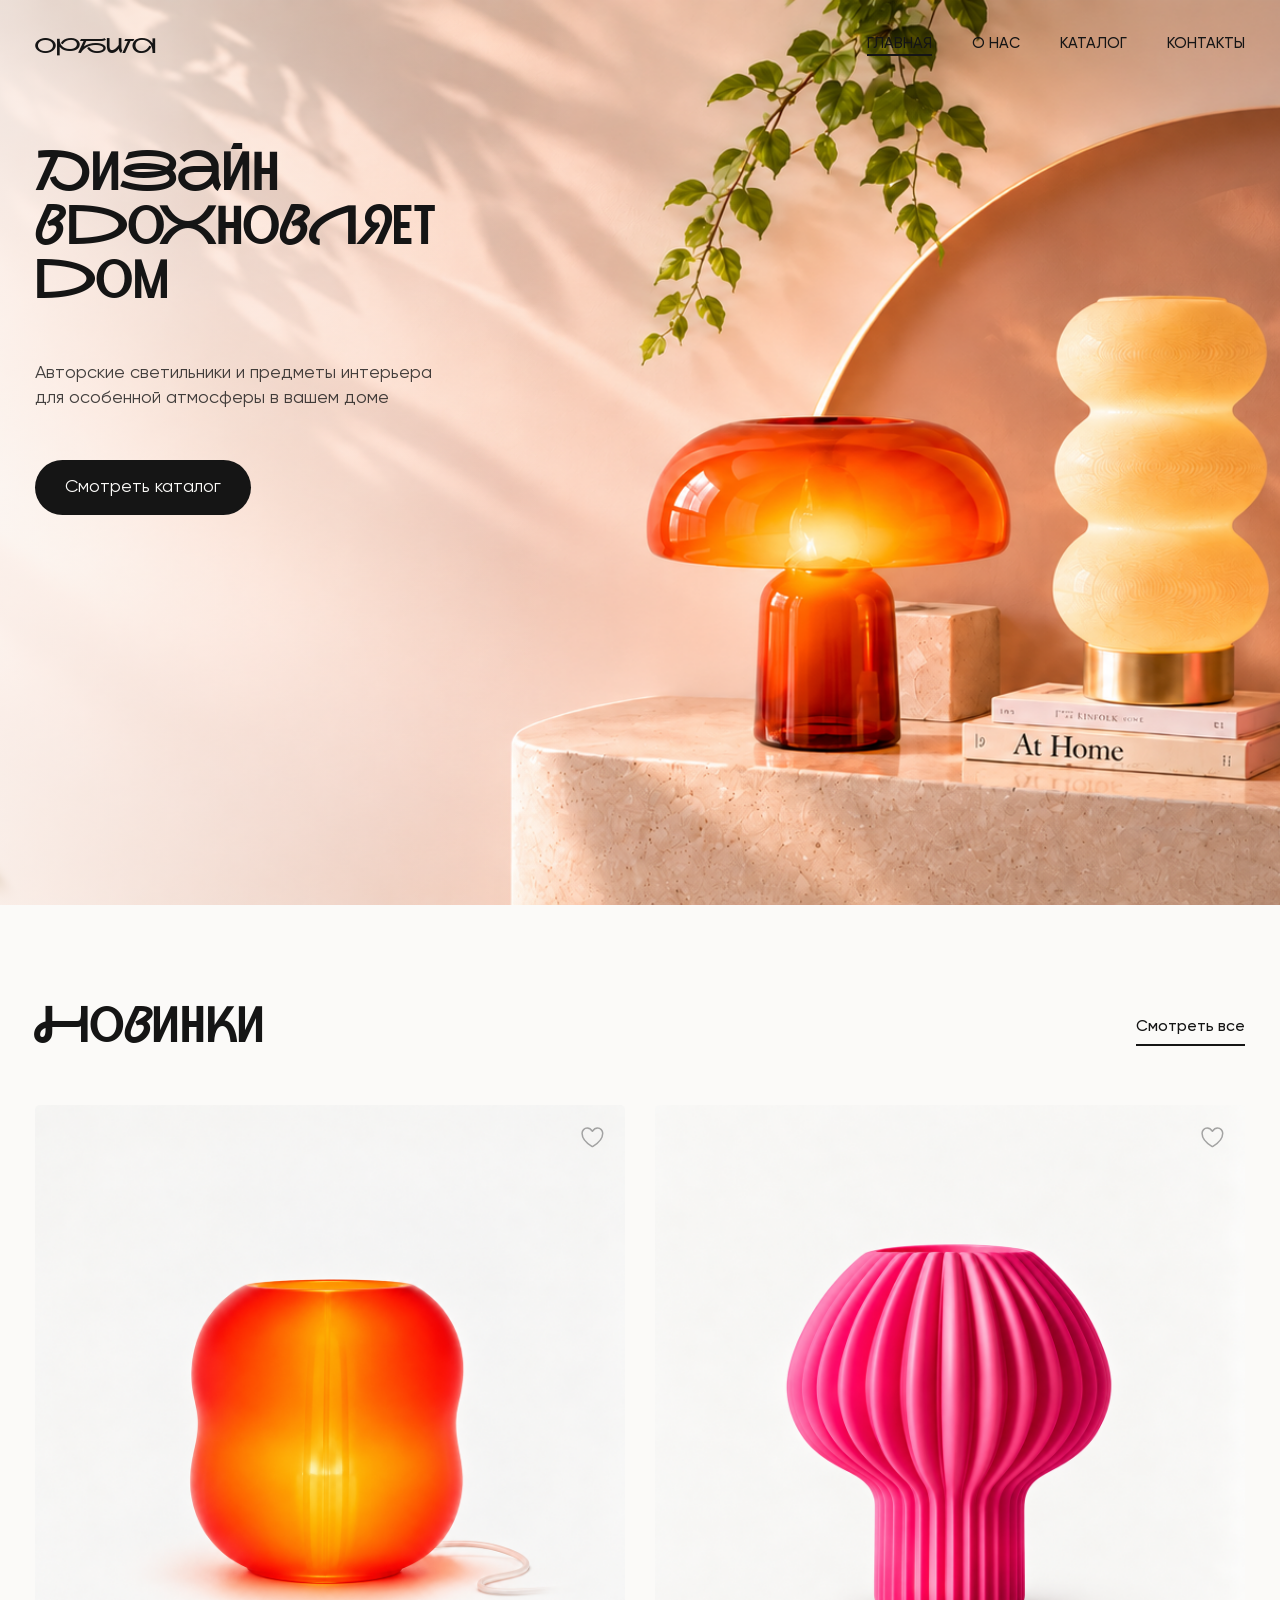
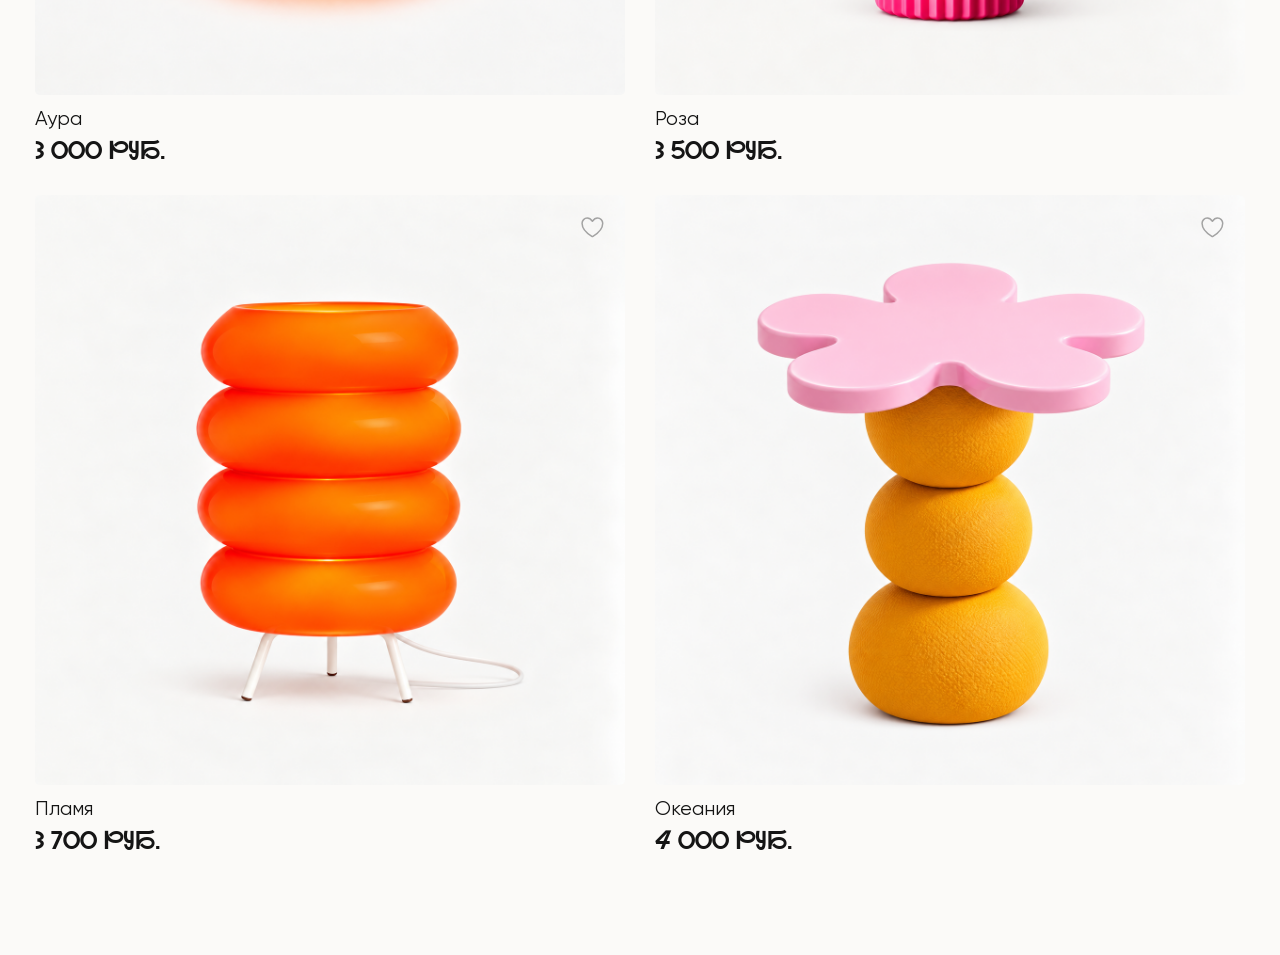
==== commit ec60a40b: "каталог десктоп" ====
--- a/index.html
+++ b/index.html
@@ -238,6 +238,7 @@
         
 
     </section>
+    
     <script src="./js/main.js"></script>
 </body>
 </html>
--- a/css/style.css
+++ b/css/style.css
@@ -6,8 +6,25 @@
     font-display: swap;
 }
 
+@font-face {
+    font-family: 'Gilroy';
+    src: url('../fonts/Gilroy-Regular.woff2') format('truetype');
+    font-weight: normal;
+    font-style: normal;
+    font-display: swap;
+}
+
+@font-face {
+    font-family: 'Gilroy';
+    src: url('../fonts/Gilroy-Medium.woff2') format('truetype');
+    font-weight: 700;
+    font-style: normal;
+    font-display: swap;
+}
+
 :root {
     --color-light: #FBFAF8;
+    --color-gray: #999;
     --color-light-gray: #F1F2F0;
     --color-dark: #151515;
     --color-green: #BBC23F;
@@ -15,19 +32,29 @@
     --border-radius: 40px;
 
     --font-family-acsent: 'NauryzRedKeds', 'Arial', sans-serif;
-    --font-family-base: 'Roboto', sans-serif;
+    --font-family-base: 'Gilroy', sans-serif;
 
     --padding-inline: 50px;
 }
 
+.visually-hidden {
+    clip: rect(0 0 0 0);
+    clip-path: inset(50%);
+    width: 1px;
+    height: 1px;
+    overflow: hidden;
+    position: absolute;
+    white-space: nowrap;
+} 
+
 body {
+    overflow-x: hidden;
     color: var(--color-dark);
     font-family: var(--font-family-base);
     font-weight: 300;
     font-size: 16px;
     line-height: 1.75;
     background-color: var(--color-light);
-    overflow-x: hidden;
 }
 
 a {
@@ -92,7 +119,7 @@
     border-radius: var(--border-radius);
     padding: 12px 30px;
     font-family: var(--font-family-base);
-    font-size: 20px;
+    font-size: 18px;
     transition:
         transform 0.2s ease,
         opacity 0.2s ease;
@@ -111,7 +138,7 @@
 .catalog-button {
     border: 1px solid var(--color-light-gray);
 
-    color: var(--color-dark);
+    color: var(--color-gray);
 
     background: var(--color-light-gray);
 
@@ -119,8 +146,8 @@
 }
 
 .button-toggle {
+    color: var(--color-light);
     background-color: var(--color-dark);
-    color: var(--color-light);
 }
 
 .button:hover,
@@ -166,9 +193,7 @@
     z-index: 100;
     display: flex;
     justify-content: space-between;
-    margin-bottom: 20px;
-
-    
+    /* margin-bottom: 20px; */
 
     padding: 30px var(--padding-inline);
 
@@ -191,6 +216,7 @@
 .header-menu-list {
     display: flex;
     align-items: center;
+    font-weight: 700;
 
     gap: 40px;
     white-space: nowrap;
@@ -252,6 +278,7 @@
     display: flex;
     justify-content: space-between;
     align-items: center;
+    margin-bottom: 50px;
 }
 
 .underlined {
@@ -276,6 +303,10 @@
 
 .card {
     position: relative;
+
+    transition:
+        transform 0.2s ease,
+        opacity 0.2s ease;
 }
 
 .card:hover {
@@ -308,11 +339,11 @@
     right: 20px;
 
     width: 25px;
+    border: none;
 
     background: url('../icons/heart.svg') center/contain no-repeat;
+    cursor: pointer;
     aspect-ratio: 1;
-    border: none;
-    cursor: pointer;
 }
 
 .to-heart-button.checked {
@@ -390,6 +421,7 @@
     font-family: var(--font-family-acsent);
     font-size: clamp(60px, 9vw, 172px);
     white-space: nowrap;
+    line-height: 1;
 }
 
 .about-content-statistics-list {
@@ -416,6 +448,7 @@
 
 .catalog-content {
     padding-inline: var(--padding-inline);
+    padding-bottom: 50px;
 }
 
 .catalog-buttons-list {
@@ -449,140 +482,6 @@
     padding-bottom: 100px;
 }
 
-.catalog-filters {
-    justify-content: space-between;
-    padding-bottom: 40px;
-}
-
-.catalog-filters,
-.catalog-filters-sort,
-.catalog-filters-sort-item {
-    display: flex;
-}
-
-.catalog-filters-sort-item {
-    cursor: pointer;
-}
-
-.catalog-filters,
-.catalog-filters-item,
-.catalog-filters-sort-item {
-    align-items: center;
-}
-
-.catalog-filters-list {
-    display: flex;
-    gap: 40px;
-}
-
-.catalog-filters-item {
-    display: flex;
-    gap: 15px;
-}
-
-.catalog-filters-item-name,
-.catalog-filters-sort {
-    font-size: 20px;
-    line-height: 1;
-}
-
-.catalog-filters-item-name:hover {
-    cursor: pointer;
-}
-
-.catalog-filters-sort-item {
-    gap: 15px;
-}
-
-.catalog-filters-sort {
-    align-items: center;
-    gap: 40px;
-}
-
-
-.catalog-filters-item {
-    position: relative;
-}
-
-.catalog-filter-trigger {
-    display: flex;
-    align-items: center;
-    justify-content: space-between;
-    gap: 20px;
-    width: 100%;
-    padding: 12px 0;
-    border: none;
-    background: transparent;
-    color: inherit;
-    font: inherit;
-    font-size: 20px;
-    text-align: left;
-    cursor: pointer;
-}
-
-.filter-arrow {
-    width: 10px;
-    height: 10px;
-    border-right: 2px solid currentColor;
-    border-bottom: 2px solid currentColor;
-    transform: rotate(45deg);
-    transition: transform 0.2s ease;
-    flex-shrink: 0;
-}
-
-.catalog-filters-item.is-open .filter-arrow {
-    transform: rotate(225deg);
-}
-
-.catalog-filter-dropdown {
-    display: none;
-    position: absolute;
-    top: 100%;
-    left: 0;
-    z-index: 10;
-    min-width: 200px;
-    padding: 16px;
-    background: #fff;
-    border: 1px solid #e5e5e5;
-    box-shadow: 0 6px 18px rgb(0 0 0 / 8%);
-}
-
-.catalog-filters-item.is-open .catalog-filter-dropdown {
-    display: flex;
-    flex-direction: column;
-    gap: 12px;
-}
-
-.catalog-filter-dropdown label {
-    display: flex;
-    align-items: center;
-    font-size: 20px;
-    gap: 8px;
-    cursor: pointer;
-    white-space: nowrap;
-}
-
-.catalog-filter-dropdown input[type="checkbox"] {
-    accent-color: #333;
-}
-
-.price-dropdown label {
-    justify-content: space-between;
-}
-
-.price-dropdown input[type="number"] {
-    width: 90px;
-    padding: 8px;
-    border: 1px solid #ddd;
-    font: inherit;
-}
-
-.price-min,
-.price-max {
-    color: var(--color-dark);
-    padding-inline: 10px;
-}
-
 .catalog-products-card-body {
     transition: transform 0.3s ease, box-shadow 0.3s ease;
     cursor: pointer;
@@ -620,8 +519,8 @@
 }
 
 .contacts-soc1als-item-name {
+    font-weight: 500;
     text-transform: uppercase;
-    font-weight: 500;
 }
 
 .contacts-soc1als-schedule-item {
@@ -656,9 +555,9 @@
 .contacts-form-body {
     display: flex;
     flex-direction: column;
+    box-sizing: border-box;
 
     width: 100%;
-    box-sizing: border-box;
 
     border: 1px solid var(--color-light-gray);
     border-radius: 30px;
@@ -671,8 +570,8 @@
     margin: 0 0 5px;
 
     font-family: var(--font-family-base);
+    font-weight: 400;
     font-size: clamp(40px, 5vw, 60px);
-    font-weight: 400;
     line-height: 1.1;
 }
 
@@ -685,21 +584,21 @@
 }
 
 .contacts-form-input {
+    box-sizing: border-box;
     width: 100%;
     min-height: 54px;
-    box-sizing: border-box;
 
     border: 1px solid var(--color-light-gray);
     border-radius: 15px;
     padding: 14px 18px;
+    outline: none;
 
     color: var(--color-dark);
     font-family: var(--font-family-base);
+    font-weight: 300;
     font-size: 16px;
-    font-weight: 300;
 
     background-color: transparent;
-    outline: none;
 
     transition:
         border-color 0.2s ease,
@@ -719,12 +618,12 @@
 }
 
 .contacts-form select {
-    appearance: none;
+    padding-right: 45px;
 
     background-image: url("data:image/svg+xml,%3Csvg xmlns='http://www.w3.org/2000/svg' width='16' height='16' viewBox='0 0 16 16' fill='none'%3E%3Cpath d='M4 6L8 10L12 6' stroke='%23151515' stroke-width='1.5' stroke-linecap='round' stroke-linejoin='round'/%3E%3C/svg%3E");
     background-repeat: no-repeat;
     background-position: right 18px center;
-    padding-right: 45px;
+    appearance: none;
 }
 
 .contacts-form-textarea {
@@ -761,44 +660,918 @@
 
 
 .catalog-products-cards-list {
+    margin-bottom: 0;
     padding-left: 0;
-    margin-bottom: 0;
     list-style: none;
+}
+
+.new-products-title {
+    line-height: 1;
+}
+
+.new-products-see-all {
+    font-weight: 700;
 }
 
 .catalog-products-cards-list > .card,
 .new-products-cards-list > .card {
     border: 0;
     border-radius: 0;
+    box-shadow: none;
     background: transparent;
-    box-shadow: none;
 }
 
 .catalog-products-card-body {
     padding: 0;
 }
 
-/* ORBITA catalogue filters, configurator and contacts refresh */
-.catalog-layout{display:grid;grid-template-columns:245px minmax(0,1fr);gap:30px;align-items:start}
-.catalog-sidebar{border-right:1px solid #e9e6e2;padding:0 24px 20px 0;position:relative}
-.filter-heading{display:flex;align-items:center;justify-content:space-between;padding-bottom:14px;border-bottom:1px solid #e9e6e2}
-.filter-heading h2,.filter-group h3,.filter-select-group>label{font-size:15px;font-weight:600;margin:0}
-.filter-reset{border:0;background:none;text-decoration:underline;font-size:12px;cursor:pointer;color:#777}
-.filter-group{padding:14px 0;border-bottom:1px solid #e9e6e2}
-.filter-group h3{margin-bottom:12px}
-.color-options{display:grid;grid-template-columns:repeat(5,25px);gap:10px 9px}
-.color-option{position:relative;cursor:pointer}.color-option input{position:absolute;opacity:0;inset:0;width:25px;height:25px;margin:0;cursor:pointer}.color-option span{display:block;width:22px;height:22px;border-radius:50%;background:var(--swatch);border:1px solid #dedbd6;box-shadow:0 1px 3px #0001}.color-option input:checked+span{outline:2px solid #171717;outline-offset:3px}.color-option b{position:absolute;width:1px;height:1px;overflow:hidden;clip:rect(0,0,0,0)}
-.filter-checks{display:grid;gap:7px}.filter-checks label{display:flex;align-items:center;gap:8px;font-size:13px;cursor:pointer}.filter-checks input{accent-color:#f29a56;width:14px;height:14px;margin:0}.filter-checks small{color:#888}
-.shape-options{display:flex;align-items:center;gap:17px}.shape-options label{width:27px;height:30px;display:grid;place-items:center;cursor:pointer}.shape-options input{position:absolute;opacity:0}.shape-options label:has(input:checked){background:#fbe9e2;border-radius:7px}.shape-options span{display:block;border:2px solid #969b9a;width:15px;height:15px}.shape-diamond{transform:rotate(45deg)}.shape-dome{border-radius:10px 10px 3px 3px!important}.shape-arch{border-radius:10px 10px 2px 2px!important;height:19px!important}.shape-stack{border-radius:5px;width:20px!important;height:18px!important;border-top:5px double #969b9a!important;border-bottom:5px double #969b9a!important}
-.filter-select-group{display:flex;align-items:center;justify-content:space-between;gap:8px}.filter-select-group select{max-width:130px;border:0;background:transparent;color:#777;font:inherit;font-size:12px;text-align:right;outline-offset:4px}.price-inputs{display:flex;gap:8px}.price-inputs label{display:flex;align-items:center;gap:4px;border:1px solid #e5e1dc;border-radius:20px;padding:5px 8px;color:#888;font-size:11px}.price-inputs input{width:65px;min-width:0;border:0;background:transparent;padding:0;color:#222;font:inherit;outline:none}.price-range{display:flex;gap:0;margin:12px 2px 0}.price-range input{width:50%;height:4px;margin:0;accent-color:#e88c62;cursor:pointer}
-.catalog-results{min-width:0}.catalog-toolbar{display:grid;grid-template-columns:minmax(0,1fr) auto;gap:12px;align-items:center;margin-bottom:15px}.find-lamp-banner{display:flex;align-items:center;gap:15px;text-align:left;padding:11px 17px;border:0;border-radius:22px;background:linear-gradient(100deg,#fff1ed,#fbe4df);cursor:pointer;color:#171717}.find-lamp-banner strong,.find-lamp-banner small{display:block}.find-lamp-banner strong{font-size:14px}.find-lamp-banner small{font-size:11px;color:#777}.find-lamp-star{font-size:30px;color:#ef9b68}.find-lamp-arrow{margin-left:auto;background:#f5a16f;color:white;border-radius:50%;width:28px;height:28px;display:grid;place-items:center}.compare-button,.mobile-filter-button{border:1px solid #dcd8d3;border-radius:22px;background:transparent;padding:9px 13px;font-size:12px;cursor:pointer;white-space:nowrap}.mobile-filter-button{display:none}.catalog-results-heading{display:flex;justify-content:space-between;align-items:center;margin:12px 0 18px;font-size:14px}.catalog-results-heading p{margin:0}.catalog-results-heading p span{color:#999}.catalog-results-heading label{font-size:12px;color:#777}.catalog-results-heading select{border:0;background:transparent;font:inherit;color:#333;cursor:pointer}
-.catalog-products-cards-list{grid-template-columns:repeat(4,minmax(0,1fr));gap:24px}.catalog-products-card{position:relative;cursor:pointer}.catalog-products-card[hidden]{display:none!important}.compare-card-button{position:absolute;left:10px;bottom:62px;border:1px solid #ddd;border-radius:20px;background:#fff;padding:5px 9px;font-size:10px;opacity:0;transition:opacity .2s;cursor:pointer}.catalog-products-card:hover .compare-card-button,.compare-card-button.is-selected{opacity:1}.compare-card-button.is-selected{background:#171717;color:#fff}.no-products{padding:35px;text-align:center;color:#777;background:#f8f6f3;border-radius:18px}
-.lamp-builder{display:grid;grid-template-columns:.85fr 1.15fr;gap:25px;align-items:center;margin:10px 0 70px;padding:25px 30px;border-radius:22px;background:linear-gradient(105deg,#fff0ed,#fbe4df)}.builder-visual{min-height:190px;display:grid;place-items:center;overflow:hidden}.builder-lamps{position:relative;width:100%;height:200px;display:grid;place-items:center}.builder-lamps img{position:relative;z-index:1;width:min(80%,230px);height:190px;object-fit:contain;filter:drop-shadow(0 12px 10px #9c6b4430);transition:filter .2s,transform .2s}.builder-glow{position:absolute;width:125px;height:125px;border-radius:50%;background:#ffb16c;filter:blur(40px);opacity:.28}.builder-eyebrow{font-size:10px;letter-spacing:.15em;color:#a56f58;margin:0 0 8px}.builder-content h2{font-size:clamp(22px,2.5vw,32px);font-weight:500;line-height:1.1;margin:0 0 8px}.builder-content>p:not(.builder-eyebrow):not(.builder-feedback){font-size:13px;color:#666;max-width:460px;margin:0 0 16px;line-height:1.5}.builder-controls{display:grid;grid-template-columns:repeat(3,minmax(0,1fr));gap:10px}.builder-controls label,.quiz-dialog form>label{display:grid;gap:5px;font-size:11px;color:#777}.builder-controls select,.quiz-dialog select{width:100%;padding:9px 10px;border:1px solid #e5d9d4;border-radius:10px;background:#fff;color:#222;font:inherit;font-size:12px}.builder-bottom{display:flex;align-items:center;justify-content:space-between;gap:12px;margin-top:16px}.builder-bottom strong{font-size:12px}.builder-bottom .button{padding:11px 17px;font-size:12px}.builder-feedback{font-size:12px;color:#61733a;min-height:16px;margin:8px 0 0}
-.catalog-quiz,.compare-modal{position:fixed;inset:0;z-index:999;display:none;place-items:center;padding:18px}.catalog-quiz.is-open,.compare-modal.is-open{display:grid}.quiz-backdrop,.compare-backdrop{position:absolute;inset:0;background:#0007}.quiz-dialog,.compare-dialog{position:relative;z-index:1;width:min(480px,100%);max-height:90vh;overflow:auto;padding:30px;border-radius:20px;background:#fbfaf8;box-shadow:0 20px 60px #0002}.quiz-close{position:absolute;right:16px;top:10px;border:0;background:none;font-size:28px;cursor:pointer}.quiz-dialog h2,.compare-dialog h2{font-size:28px;font-weight:500;margin:0 0 18px}.quiz-dialog form{display:grid;gap:14px}.quiz-dialog form .button{padding:13px;font-size:13px}.compare-dialog{width:min(760px,100%)}#compareTable{overflow-x:auto}#compareTable table{width:100%;border-collapse:collapse;font-size:13px}#compareTable th,#compareTable td{padding:12px;border-bottom:1px solid #e5e1dc;text-align:left}
-/* Contacts page */
-.contacts-redesign{padding-top:10px}.contacts-intro{display:grid;grid-template-columns:1fr .85fr;align-items:center;gap:30px;margin-bottom:28px}.contacts-intro .page-title{margin:0}.contacts-intro .description{font-size:17px;max-width:440px;margin:0}.contacts-location-grid{display:grid;grid-template-columns:1fr 1.25fr .85fr;gap:12px;min-height:215px}.contacts-info-card,.contacts-map,.contacts-interior,.contacts-message-card,.contacts-faq-card{border:1px solid #eee9e4;border-radius:17px;background:#fffdfb;overflow:hidden}.contacts-info-card{padding:18px;display:flex;flex-direction:column;justify-content:space-between;gap:13px}.contact-line{display:flex;align-items:flex-start;gap:12px;color:inherit}.contact-icon{width:24px;height:24px;flex:0 0 24px;border:1px solid #d9d5d0;border-radius:50%;display:grid;place-items:center;font-size:15px}.contact-line strong,.contact-socials strong{font-size:12px;font-weight:600}.contact-line p,.contact-line small{display:block;margin:0;font-size:11px;line-height:1.35;color:#555}.contact-line small{color:#888}.contact-socials>div{display:flex;gap:8px;margin-top:7px}.contact-socials a{width:27px;height:27px;border:1px solid #d8d4cf;border-radius:50%;display:grid;place-items:center;font-size:11px;font-weight:600}.contacts-map{position:relative;min-height:215px;background-color:#f2f0e9;background-image:linear-gradient(28deg,transparent 46%,#fff 47%,#fff 50%,transparent 51%),linear-gradient(105deg,transparent 43%,#fff 44%,#fff 47%,transparent 48%),linear-gradient(160deg,transparent 60%,#fff 61%,#fff 64%,transparent 65%);background-size:120px 100px,150px 130px,180px 110px}.contacts-map:before,.contacts-map:after{content:"";position:absolute;background:#dce9d7;border-radius:50%;opacity:.8}.contacts-map:before{width:80px;height:35px;left:12%;top:18%}.contacts-map:after{width:95px;height:40px;right:8%;bottom:12%}.map-road{position:absolute;background:#fff;border:1px solid #e5e0d6;height:9px;width:120%;left:-10%;top:50%;transform:rotate(-25deg)}.road-two{top:25%;transform:rotate(38deg)}.road-three{top:78%;transform:rotate(5deg)}.map-marker{position:absolute;z-index:2;left:50%;top:48%;transform:translate(-50%,-50%);display:flex;align-items:center;gap:8px;background:white;border-radius:20px;padding:7px 12px;box-shadow:0 3px 12px #0002;white-space:nowrap;font-size:11px}.map-marker span{color:#d12e23;font-size:20px}.contacts-interior{position:relative;min-height:215px}.contacts-interior img{width:100%;height:100%;min-height:215px;object-fit:cover}.contacts-interior>a{position:absolute;left:10px;right:10px;bottom:12px;background:#fff;border-radius:20px;padding:9px 12px;text-align:center;font-size:11px;font-weight:600}.contacts-interior>a span{margin-left:8px}.contacts-help-grid{display:grid;grid-template-columns:1fr 1fr;gap:14px;margin-top:18px}.contacts-message-card,.contacts-faq-card{padding:20px}.contacts-message-card h2,.contacts-faq-card h2{font-size:19px;font-weight:500;margin:0 0 14px}.contacts-form-row{display:grid;grid-template-columns:1fr 1fr;gap:9px}.contacts-message-card input,.contacts-message-card select,.contacts-message-card textarea{width:100%;margin:0 0 9px;padding:10px 12px;border:1px solid #e6e1dc;border-radius:10px;background:transparent;color:#222;font:inherit;font-size:12px;outline-color:#e7a17d}.contacts-message-card textarea{height:72px;resize:vertical}.contacts-message-card .button{font-size:11px;padding:10px 16px}.form-feedback{font-size:11px;color:#637b37;margin:6px 0 0;min-height:14px}.faq-item{border:1px solid #e8e3de;border-radius:12px;margin-top:7px;overflow:hidden}.faq-item button{width:100%;display:flex;justify-content:space-between;align-items:center;border:0;background:transparent;padding:9px 12px;text-align:left;font:inherit;font-size:12px;cursor:pointer}.faq-item button span{font-size:17px;transition:transform .2s}.faq-item p{display:none;padding:0 12px 11px;margin:0;font-size:11px;line-height:1.5;color:#777}.faq-item.is-open p{display:block}.faq-item.is-open button span{transform:rotate(45deg)}.contacts-consult{position:relative;display:flex;align-items:center;gap:18px;overflow:hidden;margin:18px 0 50px;padding:18px 25px;border-radius:17px;background:#fbe9e5}.consult-icon{width:45px;height:45px;border:1px solid #d8bdb3;border-radius:50%;display:grid;place-items:center;font-size:22px;flex:0 0 auto}.contacts-consult h2{font-size:15px;margin:0 0 3px;font-weight:600}.contacts-consult p{font-size:11px;color:#777;margin:0}.contacts-consult .button{margin-left:auto;z-index:1;padding:10px 16px;font-size:11px;white-space:nowrap}.contacts-consult>img{width:100px;height:85px;object-fit:contain;align-self:flex-end;margin:-15px -15px -18px 0}
-/* A lightweight responsive navigation; no framework required */
-.mobile-menu-toggle{display:none;border:1px solid #ddd;border-radius:50%;width:40px;height:40px;background:transparent;font-size:20px;cursor:pointer}.mobile-menu-toggle:before{content:"☰"}.mobile-navigation{display:none;position:absolute;top:70px;left:15px;right:15px;z-index:500;background:#fbfaf8;border:1px solid #e8e3de;border-radius:16px;padding:18px;box-shadow:0 12px 30px #0001}.mobile-navigation.is-open{display:block}.mobile-navigation-header{display:flex;justify-content:space-between;align-items:center}.mobile-navigation-body{padding-top:12px}.mobile-navigation-list{display:grid;gap:12px}.mobile-navigation-list a{display:block;padding:8px 0;font-size:14px}
-@media(max-width:1050px){.catalog-layout{grid-template-columns:220px minmax(0,1fr);gap:20px}.catalog-products-cards-list{grid-template-columns:repeat(2,minmax(0,1fr))}.contacts-location-grid{grid-template-columns:1fr 1.2fr}.contacts-interior{display:none}}
-@media(max-width:760px){.catalog-layout{grid-template-columns:1fr}.catalog-sidebar{display:none;position:fixed;z-index:1000;inset:12px 12px 12px auto;width:min(340px,calc(100vw - 24px));overflow:auto;padding:20px;background:#fbfaf8;border:1px solid #e7e1dc;border-radius:18px;box-shadow:0 10px 50px #0003}.catalog-sidebar.is-open{display:block}.mobile-filter-button{display:block}.catalog-toolbar{grid-template-columns:auto minmax(0,1fr) auto}.find-lamp-banner{padding:9px 10px;gap:8px}.find-lamp-banner strong{font-size:11px}.find-lamp-banner small{font-size:9px}.find-lamp-star{font-size:22px}.compare-button{font-size:0;padding:10px}.compare-button span{font-size:11px}.catalog-products-cards-list{gap:16px}.compare-card-button{opacity:1;bottom:55px}.lamp-builder{grid-template-columns:1fr;padding:18px;margin-bottom:45px}.builder-visual{min-height:135px}.builder-lamps{height:140px}.builder-lamps img{height:140px}.builder-bottom{align-items:flex-start;flex-direction:column}.contacts-intro{grid-template-columns:1fr;gap:8px}.contacts-intro .description{font-size:14px}.contacts-location-grid{grid-template-columns:1fr}.contacts-map{min-height:190px}.contacts-interior{display:block;min-height:190px}.contacts-interior img{min-height:190px;max-height:220px}.contacts-help-grid{grid-template-columns:1fr}.contacts-consult{flex-wrap:wrap;padding:16px}.contacts-consult .button{margin-left:0}.contacts-consult>img{width:65px;height:65px;margin-left:auto}.header{position:relative}.header-menu{display:none}.mobile-menu-toggle{display:block}.header-menu-icons{margin-left:auto}}
-@media(max-width:480px){.catalog-toolbar{grid-template-columns:auto 1fr}.compare-button{grid-column:1/-1;justify-self:end}.catalog-results-heading{align-items:flex-start;gap:10px;flex-direction:column}.catalog-products-cards-list{grid-template-columns:repeat(2,minmax(0,1fr));gap:12px}.catalog-products-card-title{font-size:13px}.catalog-products-card-price{font-size:13px}.builder-controls{grid-template-columns:1fr}.builder-content h2{font-size:24px}.contacts-form-row{grid-template-columns:1fr}.contacts-message-card,.contacts-faq-card{padding:15px}.contacts-intro .page-title{font-size:52px}}
+.catalog-layout {
+    display: grid;
+    grid-template-columns: 245px minmax(0,1fr);
+    align-items: start;
+    gap: 30px;
+}
+
+.catalog-sidebar {
+    position: relative;
+    border-right: 1px solid #e9e6e2;
+    padding: 0 24px 20px 0;
+}
+
+.filter-heading { 
+    display: flex;
+    justify-content: space-between;
+    align-items: center;
+}
+
+.filter-heading h2 { 
+    margin: 0;
+    font-weight: 700;
+    font-size: 18px;
+}
+
+.filter-name {
+    font-size: 16px;
+    font-weight: 700;
+    margin: 0;
+    margin-bottom: 7px;
+}
+
+.filter-group {
+    flex-direction: column;
+    justify-content: start !important;
+    padding: 14px 0 22px;
+}
+
+.filter-group:not(:last-of-type) {
+    border-bottom: 1px solid #e9e6e2;
+}
+
+.filter-reset {
+    width: 100%;
+    color: var(--color-dark);
+    background-color: transparent;
+    border: 1.5px solid var(--color-dark)
+}
+
+.color-options {
+    display: grid;
+    grid-template-columns: repeat(5,25px);
+    gap: 15px;
+}
+
+.color-option {
+    position: relative;
+    cursor: pointer;
+}
+
+.color-option input {
+    position: absolute;
+    inset: 0;
+    width: 25px;
+    height: 25px;
+    margin: 0;
+    opacity: 0;
+    cursor: pointer;
+}
+
+.color-option span {
+    display: block;
+    width: 30px;
+    aspect-ratio: 1;
+    border: 1px solid #dedbd6;
+    border-radius: 50%;
+    background: var(--swatch);
+}
+
+.color-option input:checked + span {
+    outline: 2px solid var(--color-gray);
+    outline-offset: 3px;
+}
+
+.filter-checks {
+    display: grid;
+    gap: 7px;
+}
+
+.filter-checks label {
+    display: flex;
+    align-items: center;
+    gap: 8px;
+    font-size: 13px;
+    cursor: pointer;
+}
+
+.filter-checks input {
+    width: 14px;
+    height: 14px;
+    margin: 0;
+    accent-color:#f29a56;
+}
+
+.filter-checks small {
+    color: #888;
+}
+
+.shape-options {
+    display: flex;
+    align-items: center;
+    gap: 17px;
+}
+
+.shape-options label {
+    display: grid;
+    place-items: center;
+    width: 27px;
+    height: 30px;
+    cursor: pointer;
+}
+
+.shape-options input {
+    position: absolute;
+    opacity: 0;
+}
+
+.shape-options label:has(input:checked) {
+    border-radius: 7px;
+    background: #fbe9e2;
+}
+
+.shape-options span {
+    display: block;
+    width: 15px;
+    height: 15px;
+    border: 2px solid #969b9a;
+}
+
+.shape-diamond {
+    transform: rotate(45deg);
+}
+
+.shape-dome {
+    border-radius: 10px 10px 3px 3px !important;
+}
+
+.shape-arch {
+    height: 19px !important;
+    border-radius: 10px 10px 2px 2px !important;
+}
+
+.shape-stack {
+    width: 20px !important;
+    height: 18px !important;
+    border-radius: 5px;
+    border-top: 5px double #969b9a !important;
+    border-bottom: 5px double #969b9a !important;
+}
+
+.filter-select-group {
+    display: flex;
+    align-items: start;
+}
+
+.filter-select-group select {
+    border: 0;
+    outline-offset: 4px;
+    margin-left: -4px;
+    color: var(--color-gray);
+    font: inherit;
+    font-size: 14px;
+    background: transparent;
+}
+
+.price-inputs {
+    display: flex;
+    flex-direction: column;
+    gap: 8px;
+}
+
+.price-inputs label {
+    display: flex;
+    align-items: center;
+    gap: 4px;
+    border: 1px solid #e5e1dc;
+    border-radius: 20px;
+    padding: 5px 15px;
+    color: #888;
+    font-size: 14px;
+}
+
+.price-inputs input {
+    min-width: 0;
+    border: 0;
+    padding: 0;
+    outline: none;
+    color: #222;
+    font: inherit;
+    background: transparent;
+}
+
+.price-range {
+    display: flex; gap: 0;
+    margin: 12px 2px 0;
+}
+
+.price-range input {
+    width: 50%;
+    height: 4px;
+    margin: 0;
+    cursor: pointer;
+    accent-color: #e88c62;
+}
+
+.catalog-results {
+    min-width: 0;
+}
+
+.catalog-toolbar {
+    display: grid;
+    grid-template-columns: minmax(0,1fr) auto;
+    align-items: center;
+    gap: 12px;
+    margin-bottom: 15px;
+}
+
+.find-lamp-banner {
+    display: flex;
+    align-items: center;
+    gap: 15px;
+    border: 0;
+    border-radius: 22px;
+    padding: 11px 17px;
+    color: #171717;
+    text-align: left;
+    background: linear-gradient(100deg,#fff1ed,#fbe4df);
+    cursor: pointer;
+}
+
+.find-lamp-banner strong,
+.find-lamp-banner small {
+    display: block;
+}
+
+.find-lamp-banner strong {
+    font-size: 14px;
+}
+
+.find-lamp-banner small {
+    color: #777;
+    font-size: 11px;
+}
+
+.find-lamp-star {
+    color: #ef9b68;
+    font-size: 30px;
+}
+
+.find-lamp-arrow {
+    display: grid;
+    place-items: center;
+    width: 28px;
+    height: 28px;
+    margin-left: auto;
+    border-radius: 50%;
+    color: white;
+    background: #f5a16f;
+}
+
+.compare-button,
+.mobile-filter-button {
+    border: 1px solid #dcd8d3;
+    border-radius: 22px;
+    padding: 9px 13px;
+    font-size: 12px;
+    background: transparent;
+    cursor: pointer;
+    white-space: nowrap;
+}
+
+.mobile-filter-button {
+    display: none;
+}
+
+.catalog-results-heading {
+    display: flex;
+    justify-content: space-between;
+    align-items: center;
+    margin: 12px 0 18px;
+    font-size: 16px;
+}
+
+.catalog-results-heading select {
+    border: 0;
+    color: var(--color-dark);
+    font: inherit;
+    background: transparent;
+    cursor: pointer;
+}
+
+.catalog-products-cards-list {
+    grid-template-columns: repeat(4,minmax(0,1fr));
+    gap: 24px;
+}
+
+.catalog-products-card {
+    position: relative;
+    cursor: pointer;
+}
+
+.catalog-products-card[hidden] {
+    display: none !important;
+}
+
+.compare-card-button {
+    position: absolute;
+    bottom: 62px;
+    left: 10px;
+    border: 1px solid #ddd;
+    border-radius: 20px;
+    padding: 5px 9px;
+    opacity: 0;
+    font-size: 10px;
+    background: #fff;
+    transition: opacity .2s;
+    cursor: pointer;
+}
+
+.catalog-products-card:hover .compare-card-button,
+.compare-card-button.is-selected {
+    opacity:1;
+}
+
+.compare-card-button.is-selected {
+    color: #fff;
+    background: #171717;
+}
+
+.no-products {
+    border-radius: 18px;
+    padding: 35px;
+    color: #777;
+    text-align: center;
+    background: #f8f6f3;
+}
+
+.lamp-builder {
+    display: grid;
+    grid-template-columns: .85fr 1.15fr;
+    align-items: center;
+    gap: 25px;
+    margin: 10px 0 70px;
+    border-radius: 22px;
+    padding: 25px 30px;
+    background: linear-gradient(105deg,#fff0ed,#fbe4df);
+}
+
+.builder-visual {
+    display: grid;
+    place-items: center;
+    min-height: 190px;
+    overflow: hidden;
+}
+
+.builder-lamps {
+    position: relative;
+    display: grid;
+    place-items: center;
+    width: 100%;
+    height: 200px;
+}
+
+.builder-lamps img {
+    position: relative;
+    z-index: 1;
+    width: min(80%,230px);
+    height: 190px;
+    object-fit: contain;
+    filter: drop-shadow(0 12px 10px #9c6b4430);
+    transition: filter .2s,transform .2s;
+}
+
+.builder-glow {
+    position: absolute;
+    width: 125px;
+    height: 125px;
+    border-radius: 50%;
+    opacity: .28;
+    background: #ffb16c;
+    filter: blur(40px);
+}
+
+.builder-eyebrow {
+    margin: 0 0 8px;
+    color: #a56f58;
+    font-size: 10px;
+    letter-spacing: .15em;
+}
+
+.builder-content h2 {
+    margin: 0 0 8px;
+    font-weight: 500;
+    font-size: clamp(22px,2.5vw,32px);
+    line-height: 1.1;
+}
+
+.builder-content > p:not(.builder-eyebrow):not(.builder-feedback) {
+    max-width: 460px;
+    margin: 0 0 16px;
+    color: #666;
+    font-size: 13px;
+    line-height: 1.5;
+}
+
+.builder-controls {
+    display: grid;
+    grid-template-columns: repeat(3,minmax(0,1fr));
+    gap: 10px;
+}
+
+.builder-controls label,
+.quiz-dialog form > label {
+    display: grid;
+    gap: 5px;
+    color: #777;
+    font-size: 11px;
+}
+
+.builder-controls select,
+.quiz-dialog select {
+    width: 100%;
+    border: 1px solid #e5d9d4;
+    border-radius: 10px;
+    padding: 9px 10px;
+    color: #222;
+    font: inherit;
+    font-size: 12px;
+    background: #fff;
+}
+
+.builder-bottom {
+    display: flex;
+    justify-content: space-between;
+    align-items: center;
+    gap: 12px;
+    margin-top: 16px;
+}
+
+.builder-bottom strong {
+    font-size: 12px;
+}
+
+.builder-bottom .button {
+    padding: 11px 17px;
+    font-size: 12px;
+}
+
+.builder-feedback {
+    min-height: 16px;
+    margin: 8px 0 0;
+    color: #61733a;
+    font-size:12px;
+}
+
+.catalog-quiz {
+    position: fixed;
+    inset: 0;
+    z-index: 999;
+    display: none;
+    place-items: center;
+    padding: 18px;
+}
+
+.catalog-quiz.is-open {
+    display: grid;
+}
+
+.contacts-redesign {
+    padding-top: 10px;
+}
+
+.contacts-intro {
+    display: grid;
+    grid-template-columns: 1fr .85fr;
+    align-items: center;
+    gap: 30px;
+    margin-bottom: 28px;
+}
+
+.contacts-intro .page-title {
+    margin: 0;
+}
+
+.contacts-intro .description {
+    max-width: 440px;
+    margin: 0;
+    font-size: 17px;
+}
+
+.contacts-location-grid {
+    display: grid;
+    grid-template-columns: 1fr 1.25fr .85fr;
+    gap: 12px;
+    min-height: 215px;
+}
+
+.contacts-info-card,
+.contacts-map,
+.contacts-interior,
+.contacts-message-card,
+.contacts-faq-card {
+    border: 1px solid #eee9e4;
+    border-radius: 17px;
+    overflow: hidden;
+    background: #fffdfb;
+}
+
+.contacts-info-card {
+    display: flex;
+    flex-direction: column;
+    justify-content: space-between;
+    gap: 13px;
+    padding: 18px;
+}
+
+.contact-line {
+    display: flex;
+    align-items: flex-start;
+    gap: 12px;
+    color: inherit;
+}
+
+.contact-icon {
+    display: grid;
+    flex: 0 0 24px;
+    place-items: center;
+    width: 24px;
+    height: 24px;
+    border: 1px solid #d9d5d0;
+    border-radius: 50%;
+    font-size: 15px;
+}
+
+.contact-line strong,
+.contact-socials strong {
+    font-weight: 600;
+    font-size: 12px;
+}
+
+.contact-line p,
+.contact-line small {
+    display: block;
+    margin: 0;
+    color: #555;
+    font-size: 11px;
+    line-height: 1.35;
+}
+
+.contact-line small {
+    color: #888;
+}
+
+.contact-socials > div {
+    display: flex;
+    gap: 8px;
+    margin-top: 7px;
+}
+
+.contact-socials a {
+    display:grid;
+    place-items:center;
+    width:27px;
+    height:27px;
+    border:1px solid #d8d4cf;
+    border-radius:50%;
+    font-weight:600;
+    font-size:11px;
+}
+
+.contacts-map {
+    position:relative;
+    min-height:215px;
+    background-color:#f2f0e9;
+    background-image:
+        linear-gradient(28deg,transparent 46%,#fff 47%,#fff 50%,transparent 51%),
+        linear-gradient(105deg,transparent 43%,#fff 44%,#fff 47%,transparent 48%),
+        linear-gradient(160deg,transparent 60%,#fff 61%,#fff 64%,transparent 65%);
+    background-size:120px 100px,150px 130px,180px 110px;
+}
+
+.contacts-map:before,
+.contacts-map:after {
+    content:"";
+    position:absolute;
+    border-radius:50%;
+    opacity:.8;
+    background:#dce9d7;
+}
+
+.contacts-map:before {
+    top:18%;
+    left:12%;
+    width:80px;
+    height:35px;
+}
+
+.contacts-map:after {
+    right:8%;
+    bottom:12%;
+    width:95px;
+    height:40px;
+}
+
+.map-road {
+    position:absolute;
+    top:50%;
+    left:-10%;
+    width:120%;
+    height:9px;
+    border:1px solid #e5e0d6;
+    background:#fff;
+    transform:rotate(-25deg);
+}
+
+.road-two {
+    top:25%;
+    transform:rotate(38deg);
+}
+
+.road-three {
+    top:78%;
+    transform:rotate(5deg);
+}
+
+.map-marker {
+    position:absolute;
+    top:48%;
+    left:50%;
+    z-index:2;
+    display:flex;
+    align-items:center;
+    gap:8px;
+    border-radius:20px;
+    padding:7px 12px;
+    box-shadow:0 3px 12px #0002;
+    font-size:11px;
+    background:white;
+    transform:translate(-50%,-50%);
+    white-space:nowrap;
+}
+
+.map-marker span {
+    color:#d12e23;
+    font-size:20px;
+}
+
+.contacts-interior {
+    position:relative;
+    min-height:215px;
+}
+
+.contacts-interior img {
+    width:100%;
+    height:100%;
+    min-height:215px;
+    object-fit:cover;
+}
+
+.contacts-interior > a {
+    position:absolute;
+    right:10px;
+    bottom:12px;
+    left:10px;
+    border-radius:20px;
+    padding:9px 12px;
+    font-weight:600;
+    font-size:11px;
+    text-align:center;
+    background:#fff;
+}
+
+.contacts-interior > a span {
+    margin-left:8px;
+}
+
+.contacts-help-grid {
+    display:grid;
+    grid-template-columns:1fr 1fr;
+    gap:14px;
+    margin-top:18px;
+}
+
+.contacts-message-card,
+.contacts-faq-card {
+    padding:20px;
+}
+
+.contacts-message-card h2,
+.contacts-faq-card h2 {
+    margin:0 0 14px;
+    font-weight:500;
+    font-size:19px;
+}
+
+.contacts-form-row {
+    display:grid;
+    grid-template-columns:1fr 1fr;
+    gap:9px;
+}
+
+.contacts-message-card input,
+.contacts-message-card select,
+.contacts-message-card textarea {
+    width:100%;
+    margin:0 0 9px;
+    border:1px solid #e6e1dc;
+    border-radius:10px;
+    padding:10px 12px;
+    outline-color:#e7a17d;
+    color:#222;
+    font:inherit;
+    font-size:12px;
+    background:transparent;
+}
+
+.contacts-message-card textarea {
+    height:72px;
+    resize:vertical;
+}
+
+.contacts-message-card .button {
+    padding:10px 16px;
+    font-size:11px;
+}
+
+.form-feedback {
+    min-height:14px;
+    margin:6px 0 0;
+    color:#637b37;
+    font-size:11px;
+}
+
+.faq-item {
+    margin-top:7px;
+    border:1px solid #e8e3de;
+    border-radius:12px;
+    overflow:hidden;
+}
+
+.faq-item button {
+    display:flex;
+    justify-content:space-between;
+    align-items:center;
+    width:100%;
+    border:0;
+    padding:9px 12px;
+    font:inherit;
+    font-size:12px;
+    text-align:left;
+    background:transparent;
+    cursor:pointer;
+}
+
+.faq-item button span {
+    font-size:17px;
+    transition:transform .2s;
+}
+
+.faq-item p {
+    display:none;
+    margin:0;
+    padding:0 12px 11px;
+    color:#777;
+    font-size:11px;
+    line-height:1.5;
+}
+
+.faq-item.is-open p {
+    display:block;
+}
+
+.faq-item.is-open button span {
+    transform:rotate(45deg);
+}
+
+.contacts-consult {
+    position:relative;
+    display:flex;
+    align-items:center;
+    gap:18px;
+    margin:18px 0 50px;
+    border-radius:17px;
+    padding:18px 25px;
+    overflow:hidden;
+    background:#fbe9e5;
+}
+
+.consult-icon {
+    display:grid;
+    flex:0 0 auto;
+    place-items:center;
+    width:45px;
+    height:45px;
+    border:1px solid #d8bdb3;
+    border-radius:50%;
+    font-size:22px;
+}
+
+.contacts-consult h2 {
+    margin:0 0 3px;
+    font-weight:600;
+    font-size:15px;
+}
+
+.contacts-consult p {
+    margin:0;
+    color:#777;
+    font-size:11px;
+}
+
+.contacts-consult .button {
+    z-index:1;
+    margin-left:auto;
+    padding:10px 16px;
+    font-size:11px;
+    white-space:nowrap;
+}
+
+.contacts-consult > img {
+    align-self:flex-end;
+    width:100px;
+    height:85px;
+    margin:-15px -15px -18px 0;
+    object-fit:contain;
+}
+
+.mobile-menu-toggle {
+    display:none;
+    width:40px;
+    height:40px;
+    border:1px solid #ddd;
+    border-radius:50%;
+    font-size:20px;
+    background:transparent;
+    cursor:pointer;
+}
+
+.mobile-menu-toggle:before {
+    content:"";
+}
+
+.mobile-navigation {
+    position:absolute;
+    top:70px;
+    right:15px;
+    left:15px;
+    z-index:500;
+    display:none;
+    border:1px solid #e8e3de;
+    border-radius:16px;
+    padding:18px;
+    box-shadow:0 12px 30px #0001;
+    background:#fbfaf8;
+}
+
+.mobile-navigation.is-open {
+    display:block;
+}
+
+.mobile-navigation-header {
+    display:flex;
+    justify-content:space-between;
+    align-items:center;
+}
+
+.mobile-navigation-body {
+    padding-top:12px;
+}
+
+.mobile-navigation-list {
+    display:grid;
+    gap:12px;
+}
+
+.mobile-navigation-list a {
+    display:block;
+    padding:8px 0;
+    font-size:14px;
+}
--- a/css/modal.css
+++ b/css/modal.css
@@ -54,8 +54,16 @@
     height: 40px;
     border: 0;
     background: transparent;
-    font: 32px/1 Arial, sans-serif;
     cursor: pointer;
+    font-size: 40px;
+
+    transition:
+        transform 0.2s ease,
+        opacity 0.2s ease;
+}
+
+.modal-close:hover {
+    opacity: 0.6;
 }
 
 .modal-gallery {
@@ -92,13 +100,12 @@
 .modal-category {
     margin: 0 0 4px;
     color: #aaa;
-    font: 14px/1.2 Arial, sans-serif;
     text-transform: uppercase;
 }
 
 .modal-title {
     margin: 0;
-    font-family: var(--font-family-acsent, 'NauryzRedKeds', Arial, sans-serif);
+    font-family: var(--font-family-acsent);
     font-size: clamp(52px, 5vw, 76px);
     line-height: .95;
     font-weight: 400;
@@ -106,7 +113,8 @@
 
 .modal-price {
     margin: 8px 0 14px;
-    font: 32px/1.1 Arial, sans-serif;
+    font-size: 30px;
+    font-weight: 700;
 }
 
 .modal-divider {
@@ -117,16 +125,14 @@
 
 .modal-description {
     max-width: 560px;
-    margin: 0 0 26px;
+    margin: 0 0 16px;
     color: #888;
-    font: 15px/1.45 Arial, sans-serif;
 }
 
 .modal-buy-row {
     display: flex;
-    flex-direction: column;
     gap: 14px;
-    align-items: flex-start;
+    align-items: center;
     margin-bottom: 24px;
 }
 
@@ -152,10 +158,6 @@
     font-size: 18px;
 }
 
-#modal-quantity {
-    font: 15px/1 Arial, sans-serif;
-}
-
 .modal-favorite.is-active {
     color: var(--color-green, #BBC23F);
 }
@@ -171,7 +173,6 @@
     border-top: 1px solid #ddd;
     background: transparent;
     color: #666;
-    font: 15px Arial, sans-serif;
     text-align: left;
     cursor: pointer;
 }
@@ -184,7 +185,6 @@
     display: none;
     padding: 0 0 18px;
     color: #999;
-    font: 14px/1.45 Arial, sans-serif;
 }
 
 .modal-accordion.is-open + .modal-accordion-content {
--- a/css/media.css
+++ b/css/media.css
@@ -919,3 +919,7 @@
         padding: 20px 18px;
     }
 }
+
+@media(max-width:1050px){.catalog-layout{grid-template-columns:220px minmax(0,1fr);gap:20px;}.catalog-products-cards-list{grid-template-columns:repeat(2,minmax(0,1fr));}.contacts-location-grid{grid-template-columns:1fr 1.2fr;}.contacts-interior{display:none;}}
+@media(max-width:760px){.catalog-layout{grid-template-columns:1fr;}.catalog-sidebar{position:fixed;inset:12px 12px 12px auto;z-index:1000;display:none;width:min(340px,calc(100vw - 24px));border:1px solid #e7e1dc;border-radius:18px;padding:20px;box-shadow:0 10px 50px #0003;overflow:auto;background:#fbfaf8;}.catalog-sidebar.is-open{display:block;}.mobile-filter-button{display:block;}.catalog-toolbar{grid-template-columns:auto minmax(0,1fr) auto;}.find-lamp-banner{gap:8px;padding:9px 10px;}.find-lamp-banner strong{font-size:11px;}.find-lamp-banner small{font-size:9px;}.find-lamp-star{font-size:22px;}.compare-button{padding:10px;font-size:0;}.compare-button span{font-size:11px;}.catalog-products-cards-list{gap:16px;}.compare-card-button{bottom:55px;opacity:1;}.lamp-builder{grid-template-columns:1fr;margin-bottom:45px;padding:18px;}.builder-visual{min-height:135px;}.builder-lamps{height:140px;}.builder-lamps img{height:140px;}.builder-bottom{flex-direction:column;align-items:flex-start;}.contacts-intro{grid-template-columns:1fr;gap:8px;}.contacts-intro .description{font-size:14px;}.contacts-location-grid{grid-template-columns:1fr;}.contacts-map{min-height:190px;}.contacts-interior{display:block;min-height:190px;}.contacts-interior img{min-height:190px;max-height:220px;}.contacts-help-grid{grid-template-columns:1fr;}.contacts-consult{flex-wrap:wrap;padding:16px;}.contacts-consult .button{margin-left:0;}.contacts-consult>img{width:65px;height:65px;margin-left:auto;}.header{position:relative;}.header-menu{display:none;}.mobile-menu-toggle{display:block;}.header-menu-icons{margin-left:auto;}}
+@media(max-width:480px){.catalog-toolbar{grid-template-columns:auto 1fr;}.compare-button{grid-column:1/-1;justify-self:end;}.catalog-results-heading{flex-direction:column;align-items:flex-start;gap:10px;}.catalog-products-cards-list{grid-template-columns:repeat(2,minmax(0,1fr));gap:12px;}.catalog-products-card-title{font-size:13px;}.catalog-products-card-price{font-size:13px;}.builder-controls{grid-template-columns:1fr;}.builder-content h2{font-size:24px;}.contacts-form-row{grid-template-columns:1fr;}.contacts-message-card,.contacts-faq-card{padding:15px;}.contacts-intro .page-title{font-size:52px;}}
